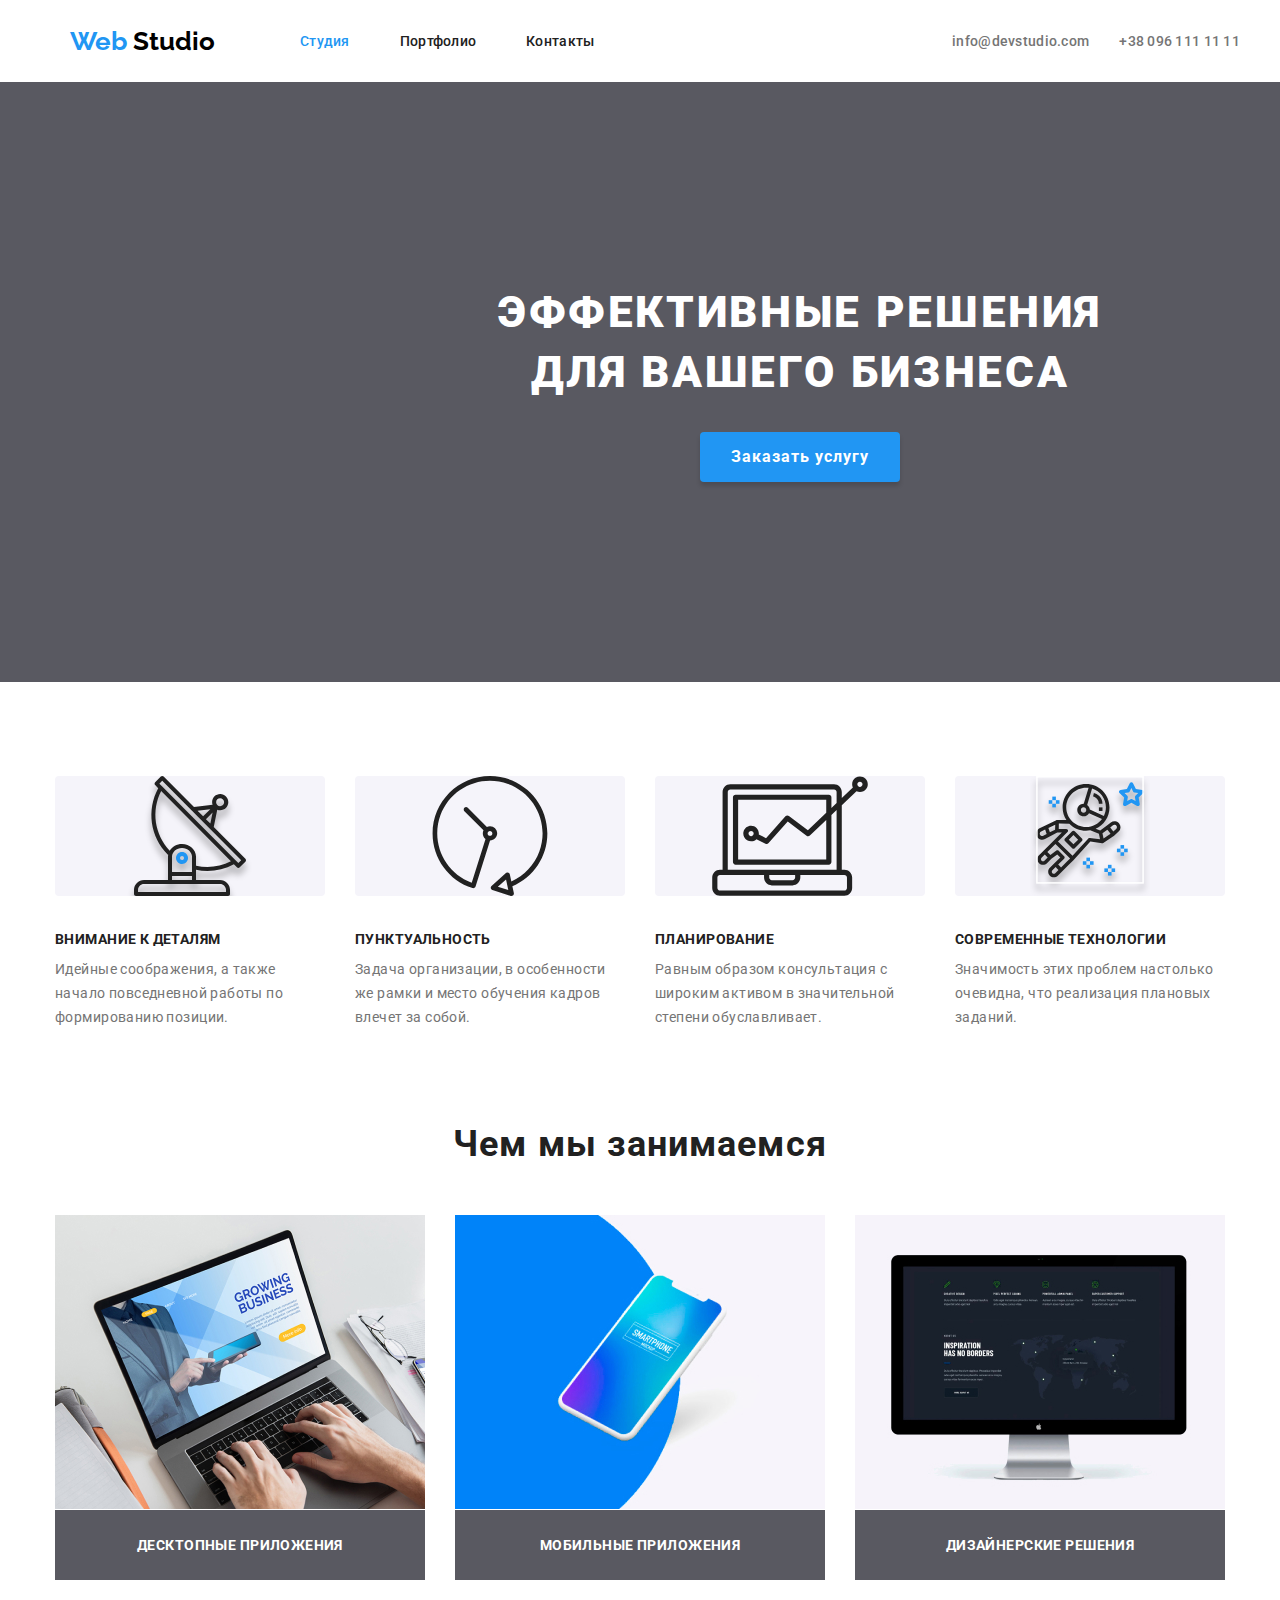
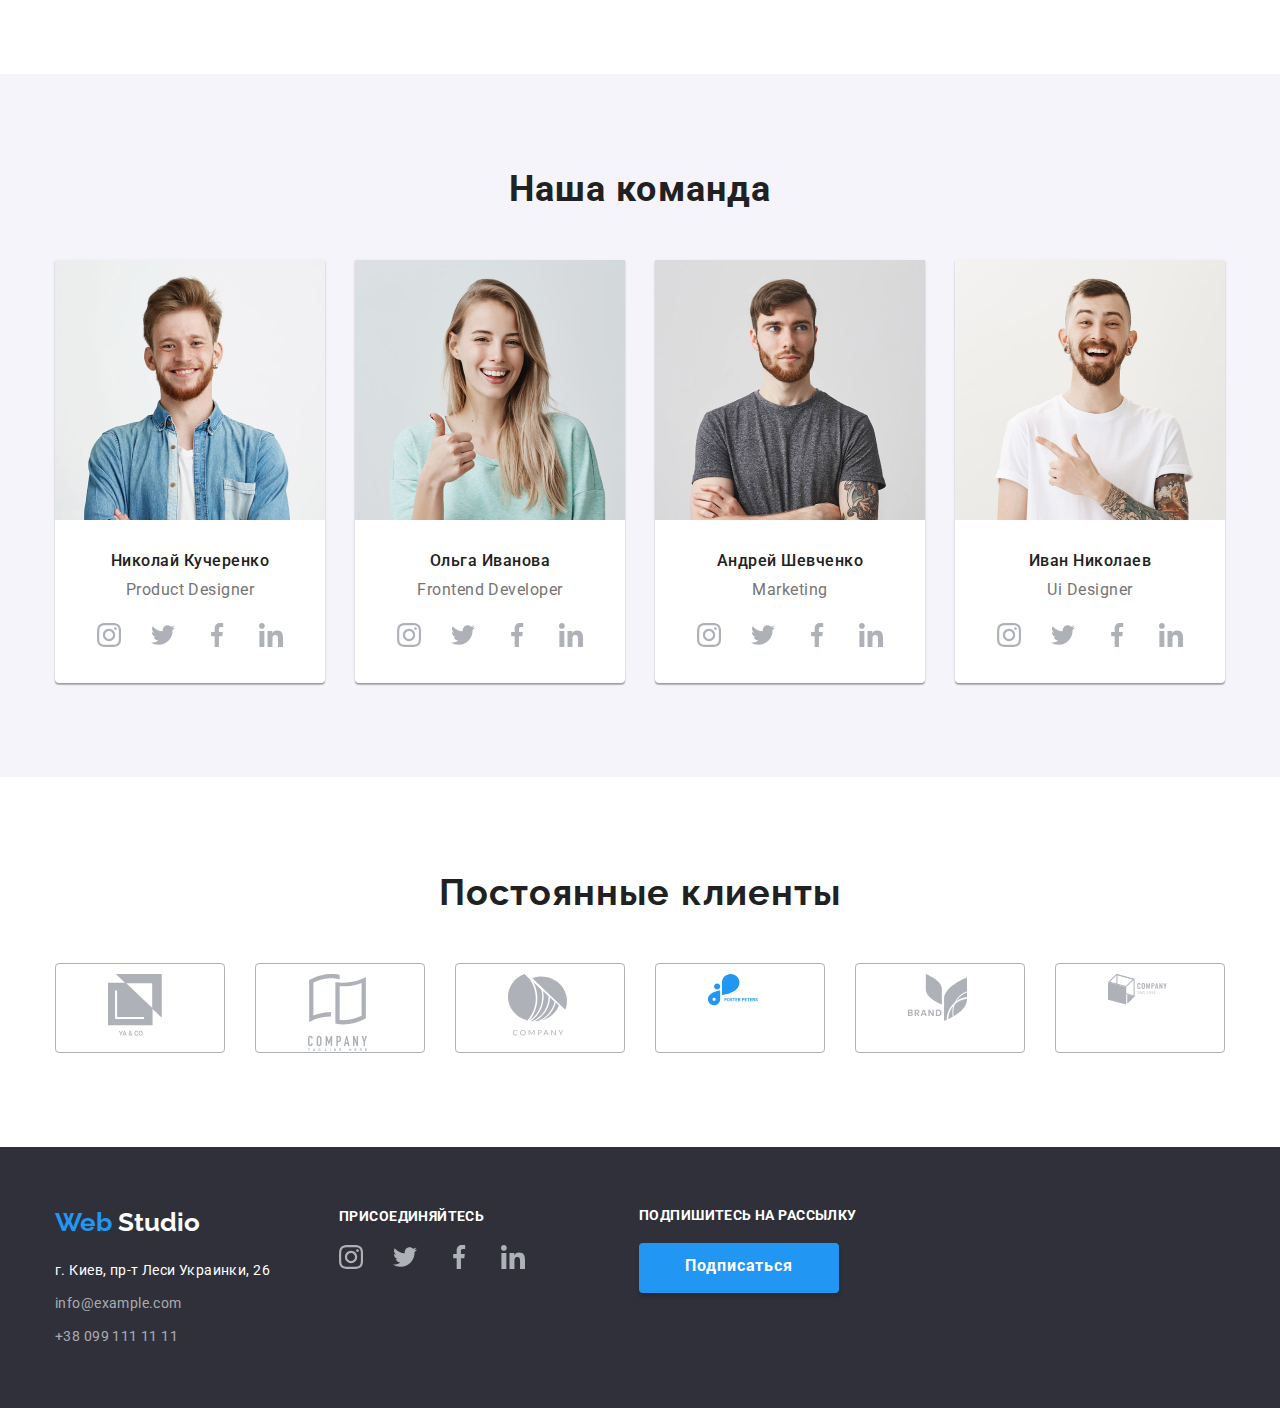
==== index.html @ 6e190e80 "1" ====
<!DOCTYPE html>
<html lang="ru">
	<head>
		<meta charset="UTF-8" />
		<meta name="viewport" content="width=device-width, initial-scale=1.0" />
		<meta http-equiv="X-UA-Compatible" content="ie=edge" />
		<link rel="stylesheet" href="./css/normalize.css" />
		<link rel="stylesheet" href="./css/styles.css" />

		<link
			href="https://fonts.googleapis.com/css2?family=Raleway:wght@700&family=Roboto:wght@400;500;700;900&display=swap"
			rel="stylesheet"
		/>
		<link
			rel="stylesheet"
			href="https://cdnjs.cloudflare.com/ajax/libs/modern-normalize/0.7.0/modern-normalize.min.css"
		/>

		<title>WebStudio</title>
	</head>
	<body>
		<header class="page-header">
			<div class="container">
				<nav class="container main-nav">
					<a class="logo" href="./index.html">
						<p>
							<span>Web</span>
							Studio
						</p>
					</a>

					<ul class="site-nav list">
						<li class="item"><a href="./index.html" class="link current">Студия</a></li>
						<li class="item"><a href="./portfolio.html" class="link">Портфолио</a></li>
						<li class="item"><a href="" class="link">Контакты</a></li>
					</ul>

					<ul class="head-contacts">
						<li class="item"><a href="mailto:info@devstudio.com">info@devstudio.com</a></li>
						<li class="item"><a href="tel:+380961111111">+38 096 111 11 11</a></li>
					</ul>
				</nav>
			</div>
		</header>
		<main>
			<section class="site-overlay">
				<h1 class="site-overlay-title">Эффективные решения для вашего бизнеса</h1>
				<a href="" class="overlay-button">Заказать услугу</a>
			</section>
			<section class="feature-section">
				<div class="container">
					<ul class="feature-list list">
						<li class="item">
							<img class="feature-img" src="./images/icons/antenna.svg" alt="антенна" width="70" />
							<h3 class="feature-list-name">Внимание к деталям</h3>
							<p class="description">
								Идейные соображения, а также начало повседневной работы по формированию позиции.
							</p>
						</li>

						<li class="item">
							<img class="feature-img" src="./images/icons/clock.svg" alt="часы" width="70" />
							<h3 class="feature-list-name">Пунктуальность</h3>
							<p class="description">
								Задача организации, в особенности же рамки и место обучения кадров влечет за собой.
							</p>
						</li>

						<li class="item">
							<img class="feature-img" src="./images/icons/diagram.svg" alt="график" width="70" />
							<h3 class="feature-list-name">Планирование</h3>
							<p class="description">
								Равным образом консультация с широким активом в значительной степени обуславливает.
							</p>
						</li>

						<li class="item">
							<img class="feature-img" src="./images/icons/astronaut.svg" alt="асторнавт" width="70" />
							<h3 class="feature-list-name">Современные технологии</h3>
							<p class="description">Значимость этих проблем настолько очевидна, что реализация плановых заданий.</p>
						</li>
					</ul>
				</div>
			</section>
			<section class="what-we-do">
				<div class="container">
					<h2 class="section-title">Чем мы занимаемся</h2>
					<ul class="what-we-do-list list">
						<li class="item">
							<img class="what-we-do-img" src="./images/what-we-do/laptop.jpg" alt="Ноутбук" width="370" />
							<h3 class="list-title">Десктопные приложения</h3>
						</li>
						<li class="item">
							<img class="what-we-do-img" src="./images/what-we-do/smartphone.jpg" alt="Смартфон" width="370" />
							<h3 class="list-title">Мобильные приложения</h3>
						</li>
						<li class="item">
							<img class="what-we-do-img" src="./images/what-we-do/desctop.jpg" alt="Изображение дизайна" width="370" />
							<h3 class="list-title">Дизайнерские решения</h3>
						</li>
					</ul>
				</div>
			</section>
			<section class="site-our-team">
				<div class="container">
					<h2 class="our-team-title">Наша команда</h2>
					<ul class="our-team-list list">
						<li class="item">
							<img src="./images/our-team/nikolaj.jpg" alt="Николай Кучеренко" class="teammate-photo" width="270" />
							<h3 class="teammate-name">Николай Кучеренко</h3>
							<p lang="en" class="teammate-role">Product Designer</p>
							<ul class="social-network-list">
								<li class="item">
									<a href="#"><img src="./images/social/instagram.svg" alt="Instagram" width="24" /></a>
								</li>
								<li class="item">
									<a href="#"><img src="./images/social/twitter.svg" alt="Twitter" width="24" /></a>
								</li>
								<li class="item">
									<a href="#"><img src="./images/social/facebook.svg" alt="Facebook" width="24" /></a>
								</li>
								<li class="item">
									<a href="#"><img src="./images/social/linkedin.svg" alt="Linkedin" width="24" /></a>
								</li>
							</ul>
						</li>
						<li class="item">
							<img src="./images/our-team/olga.jpg" alt="Ольга Иванова" class="teammate-photo" width="270" />
							<h3 class="teammate-name">Ольга Иванова</h3>
							<p lang="en" class="teammate-role">Frontend Developer</p>
							<ul class="social-network-list">
								<li class="item">
									<a href="#"><img src="./images/social/instagram.svg" alt="Instagram" width="24" /></a>
								</li>
								<li class="item">
									<a href="#"><img src="./images/social/twitter.svg" alt="Twitter" width="24" /></a>
								</li>
								<li class="item">
									<a href="#"><img src="./images/social/facebook.svg" alt="Facebook" width="24" /></a>
								</li>
								<li class="item">
									<a href="#"><img src="./images/social/linkedin.svg" alt="Linkedin" width="24" /></a>
								</li>
							</ul>
						</li>
						<li class="item">
							<img src="./images/our-team/andrej.jpg" alt="Андрей Шевченко" class="teammate-photo" width="270" />
							<h3 class="teammate-name">Андрей Шевченко</h3>
							<p lang="en" class="teammate-role">Marketing</p>
							<ul class="social-network-list">
								<li class="item">
									<a href="#"><img src="./images/social/instagram.svg" alt="Instagram" width="24" /></a>
								</li>
								<li class="item">
									<a href="#"><img src="./images/social/twitter.svg" alt="Twitter" width="24" /></a>
								</li>
								<li class="item">
									<a href="#"><img src="./images/social/facebook.svg" alt="Facebook" width="24" /></a>
								</li>
								<li class="item">
									<a href="#"><img src="./images/social/linkedin.svg" alt="Linkedin" width="24" /></a>
								</li>
							</ul>
						</li>
						<li class="item">
							<img src="./images/our-team/ivan.jpg" alt="Иван Николаев" class="teammate-photo" width="270" />
							<h3 class="teammate-name">Иван Николаев</h3>
							<p lang="en" class="teammate-role">Ui Designer</p>
							<ul class="social-network-list">
								<li class="item">
									<a href="#"><img src="./images/social/instagram.svg" alt="Instagram" width="24" /></a>
								</li>
								<li class="item">
									<a href="#"><img src="./images/social/twitter.svg" alt="Twitter" width="24" /></a>
								</li>
								<li class="item">
									<a href="#"><img src="./images/social/facebook.svg" alt="Facebook" width="24" /></a>
								</li>
								<li class="item">
									<a href="#"><img src="./images/social/linkedin.svg" alt="Linkedin" width="24" /></a>
								</li>
							</ul>
						</li>
					</ul>
				</div>
			</section>
			<section class="site-our-clients">
				<div class="container">
					<h2 class="our-clients-title">Постоянные клиенты</h2>
					<ul class="our-clients-list list">
						<li class="item">
							<a href="#" class="client-button">
								<img src="./images/our-clients/logo-1.svg" alt="Лого клиента" width="59" />
							</a>
						</li>
						<li class="item">
							<a href="#" class="client-button">
								<img src="./images/our-clients/logo-2.svg" alt="Лого клиента" width="59" />
							</a>
						</li>
						<li class="item">
							<a href="#" class="client-button">
								<img src="./images/our-clients/logo-3.svg" alt="Лого клиента" width="59" />
							</a>
						</li>
						<li class="item">
							<a href="#" class="client-button">
								<img src="./images/our-clients/logo-4.svg" alt="Лого клиента" width="59" />
							</a>
						</li>
						<li class="item">
							<a href="#" class="client-button">
								<img src="./images/our-clients/logo-5.svg" alt="Лого клиента" width="59" />
							</a>
						</li>
						<li class="item">
							<a href="#" class="client-button">
								<img src="./images/our-clients/logo-6.svg" alt="Лого клиента" width="59" />
							</a>
						</li>
					</ul>
				</div>
			</section>
		</main>
		<footer class="container-footer">
			<div class="container">
				<div class="footer-block-one">
					<a class="logo-2" href="./index.html">
						<p>
							<span>Web</span>
							Studio
						</p>
					</a>
					<address class="footer-contacts">
						<span>г. Киев, пр-т Леси Украинки, 26</span>
						<ul class="contacts-list">
							<li class="item">
								<a href="mailto:info@example.com">info@example.com</a>
							</li>
							<li class="item">
								<a href="tel:+380991111111">+38 099 111 11 11</a>
							</li>
						</ul>
					</address>
				</div>
				<div class="footer-block-two">
					<b class="join-us">Присоединяйтесь</b>
					<ul class="join-us-list list">
						<li class="item">
							<a href="#"><img src="./images/social/instagram.svg" alt="Instagram" width="24" /></a>
						</li>
						<li class="item">
							<a href="#"><img src="./images/social/twitter.svg" alt="Twitter" width="24" /></a>
						</li>
						<li class="item">
							<a href="#"><img src="./images/social/facebook.svg" alt="Facebook" width="24" /></a>
						</li>
						<li class="item">
							<a href="#"><img src="./images/social/linkedin.svg" alt="Linkedin" width="24" /></a>
						</li>
					</ul>
				</div>
				<div class="footer-block-three">
					<div class="footer-header">Подпишитесь на рассылку</div>
					<a href="" class="footer-button">Подписаться</a>
				</div>
			</div>
		</footer>
	</body>
</html>
---- css/styles.css ----
:root {
	--primary-text-color: rgba(0, 0, 0, 0.8);
	--title-text-color: #000000;
	--accent-color: #18a0fb;
	--primary-white-color: #ffffff;
}
body {
	background-color: var(--primary-white-color);
	color: var(--primary-text-color);
	font-family: Roboto, sans-serif;
}
html {
	box-sizing: border-box;
}

*,
*::before,
*::after {
	box-sizing: inherit;
}
.container {
	width: 1200px;
	margin-left: auto;
	margin-right: auto;
	padding-left: 15px;
	padding-right: 15px;
}
h1 {
	margin-block-start: 0em;
	margin-block-end: 0em;
}
h2 {
	margin-block-start: 0em;
	margin-block-end: 0em;
}
h3 {
	margin-block-start: 0em;
	margin-block-end: 0em;
}
li {
	list-style: none;
}
ul {
	padding-inline-start: 0px;
	margin-block-start: 0em;
	margin-block-end: 0em;
}
p {
	margin-block-start: 0em;
	margin-block-end: 0em;
}

.page-header {
	margin-left: auto;
	margin-right: auto;
}
.page-header .main-nav {
	display: flex;

	align-items: center;
}
.logo {
	font-family: raleway, sans-serif;
	font-weight: 700;
	font-size: 26px;
	line-height: 31px;
	text-decoration: none;
}

.logo span {
	color: #2196f3;
}
.logo p {
	color: #000;
}
.logo span:visited {
	color: #212121;
}
.logo p:visited {
	color: #000;
}
.site-nav {
	display: flex;
	margin-left: 85px;
}
.site-nav .site-nav-list {
	display: flex;
	justify-content: flex-start;
}

.site-nav .item:not(:last-child) {
	margin-right: 50px;
}

.site-nav .link {
	display: block;
	margin-top: 32px;
	margin-bottom: 32px;

	font-family: roboto, sans-serif;
	font-weight: 500;
	font-size: 14px;
	line-height: 16px;
	letter-spacing: 0.02em;
	text-decoration: none;
	color: #212121;
	display: block;
}
.site-nav .link.current {
	color: #2196f3;
}
.head-contacts {
	display: flex;
	padding-top: 32px;
	padding-bottom: 32px;
	margin-left: auto;
}
.head-contacts .item + .item {
	margin-left: 30px;
}
.head-contacts a {
	font-family: roboto, sans-serif;
	font-weight: 500;
	font-size: 14px;
	line-height: 16px;
	letter-spacing: 0.02em;
	color: #757575;
	text-decoration: none;
}
.head-contacts a:visited {
	color: #757575;
}

.head-contacts a:hover {
	color: #2196f3;
}

.site-overlay {
	text-align: center;
}

.site-overlay {
	width: 1600px;
	height: 600px;
	margin-left: auto;
	margin-right: auto;
	padding-top: 200px;
	padding-bottom: 200px;
	padding-left: 452px;
	padding-right: 452px;

	background: rgba(47, 48, 58, 0.8);
}
.site-overlay .site-overlay-title {
	font-family: roboto, sans-serif;

	font-style: normal;
	font-weight: 900;
	font-size: 44px;
	line-height: 60px;

	text-align: center;
	letter-spacing: 0.06em;
	text-transform: uppercase;

	color: #ffffff;
}
.overlay-button {
	display: inline-block;
	text-decoration: none;
	width: 200px;
	height: 50px;
	margin-top: 30px;
	background: #2196f3;
	box-shadow: 0px 4px 4px rgba(0, 0, 0, 0.15);
	border-radius: 4px;
	font-family: roboto, sans-serif;
	font-style: normal;
	font-weight: bold;
	font-size: 16px;
	line-height: 50px;
	letter-spacing: 0.06em;

	color: #ffffff;
}

.overlay-button:hover {
	color: #212121;
}
.feature-section {
	padding-top: 94px;
}
.feature-list {
	display: flex;
	flex-wrap: wrap;
}

.feature-list-name {
	width: 270px;
	height: 16px;

	font-family: Roboto;
	font-style: normal;
	font-weight: bold;
	font-size: 14px;
	line-height: 16px;
	letter-spacing: 0.03em;
	text-transform: uppercase;

	color: #212121;
}
.feature-list .feature-img {
	margin-bottom: 30px;
}
.feature-list .item {
	width: 270px;
}
.feature-list .item:not(:last-child) {
	margin-right: 30px;
}
.feature-list .description {
	margin-top: 10px;

	margin-bottom: 0px;
	font-family: roboto, sans-serif;
	font-style: normal;
	font-weight: normal;
	font-size: 14px;
	line-height: 24px;

	letter-spacing: 0.03em;

	color: #757575;
}
.feature-list img {
	width: 270px;
	height: 120px;

	background: #f5f4fa;
	border-radius: 4px;
}
.portfolio-overlay {
	display: flex;
	flex-wrap: wrap;
	justify-content: center;
	padding-top: 63px;
	padding-bottom: 50px;
}
.portfolio-overlay .item:not(:last-child) {
	margin-right: 8px;
}
.portfolio-overlay .btn {
	display: inline-block;

	padding: 6px 22px;
	border-radius: 4px;

	background: #f5f4fa;
	text-decoration: none;
	font-family: Roboto;
	font-style: normal;
	font-weight: 500;
	font-size: 16px;
	line-height: 26px;

	text-align: center;
	letter-spacing: 0.03em;
	color: #212121;
}

.portfolio-overlay .btn:hover {
	text-decoration: none;
	background: #2196f3;

	box-shadow: 0px 3px 1px rgba(0, 0, 0, 0.1), 0px 1px 2px rgba(0, 0, 0, 0.08), 0px 2px 2px rgba(0, 0, 0, 0.12);
	color: #ffffff;
}
.site-features h3 {
	font-family: roboto, sans-serif;

	font-weight: bold;
	font-size: 14px;
	line-height: 16px;
	letter-spacing: 0.03em;
	text-transform: uppercase;

	color: #212121;
}
.site-features p {
	font-family: roboto, sans-serif;

	font-size: 14px;
	line-height: 24px;

	letter-spacing: 0.03em;

	color: #757575;
}
.what-we-do {
	padding-top: 94px;
	padding-bottom: 94px;
}
.what-we-do-list {
	display: flex;
	flex-wrap: wrap;
}
.what-we-do-list .item {
	width: 370px;
}
.what-we-do-list .item:not(:last-child) {
	margin-right: 30px;
}
.what-we-do .section-title {
	font-family: roboto, sans-serif;
	margin-top: 0px;
	margin-bottom: 0px;
	margin-bottom: 50px;
	font-weight: bold;
	font-size: 36px;
	line-height: 42px;
	text-align: center;
	letter-spacing: 0.03em;

	color: #212121;
}
.what-we-do .what-we-do-img {
	margin-bottom: -3px;
}
.what-we-do .list-title {
	padding-top: 27px; /* Знаю,
что здесь должен быть маржин,
но фон этого элемента мы размечаем в следующей домашке, а без паддинга этот текст выглядит не как на макете */
	padding-bottom: 27px;
	background: rgba(47, 48, 58, 0.8);

	font-family: roboto, sans-serif;
	margin-block-start: 0px;
	margin-block-end: 0px;
	font-style: normal;
	font-weight: bold;
	font-size: 14px;

	text-align: center;
	letter-spacing: 0.03em;
	text-transform: uppercase;
	color: #ffffff;
}
.site-our-team {
	margin-left: auto;
	margin-right: auto;

	padding-top: 94px;
	padding-bottom: 94px;
	background: #f5f4fa;
}
.site-our-team .our-team-title {
	font-family: roboto, sans-serif;
	margin-bottom: 50px;

	font-style: normal;
	font-weight: bold;
	font-size: 36px;
	line-height: 42px;
	text-align: center;
	letter-spacing: 0.03em;

	color: #212121;
}
.our-team-list {
	display: flex;
	flex-wrap: wrap;
}
.our-team-list .item {
	width: 270px;
	background: #ffffff;

	box-shadow: 0px 1px 3px rgba(0, 0, 0, 0.12), 0px 1px 1px rgba(0, 0, 0, 0.14), 0px 2px 1px rgba(0, 0, 0, 0.2);
	border-radius: 0px 0px 4px 4px;
}
.our-team-list .item:not(:last-child) {
	margin-right: 30px;
}
.teammate-photo {
	margin-bottom: -3px;
}
.site-our-team .teammate-name {
	margin-top: 30px;
	margin-bottom: 10px;
	font-family: roboto, sans-serif;
	font-style: normal;
	font-weight: 500;
	font-size: 16px;

	text-align: center;
	letter-spacing: 0.03em;

	color: #212121;
}
.site-our-team .teammate-role {
	font-family: roboto, sans-serif;
	margin-bottom: 16px;
	font-style: normal;
	font-weight: normal;
	font-size: 16px;
	line-height: 19px;

	text-align: center;
	letter-spacing: 0.03em;

	color: #757575;
}
.social-network-list {
	display: flex;
	flex-wrap: wrap;
	margin-bottom: 24px;

	justify-content: center;
}
.social-network-list .item {
	display: flex;
	align-items: center;
	width: 44px;
	height: 44px;
	box-shadow: none;
}
.social-network-list a {
	margin-left: auto;
	margin-right: auto;
}

.social-network-list .item:not(:last-child) {
	margin-right: 10px;
}
.site-our-clients {
	padding-top: 94px;
	padding-bottom: 94px;
}
.our-clients-list {
	display: flex;
	flex-wrap: wrap;
}
.site-our-clients .our-clients-title {
	font-family: raleway, sans-serif;
	margin-bottom: 50px;
	font-style: normal;
	font-weight: bold;
	font-size: 36px;
	line-height: 42px;
	text-align: center;
	letter-spacing: 0.03em;

	color: #212121;
}
.our-clients-list .item {
	box-sizing: border-box;
	width: 170px;
	height: 90px;

	border: 1px solid #afb1b8;

	border-radius: 4px;
}
.our-clients-list .item:not(:last-child) {
	margin-right: 30px;
}
.our-clients-list .client-button {
	display: inline-block;

	padding: 10px 52px;
}
.container-footer {
	background: #2f303a;
}
.container-footer .container {
	display: flex;

	padding-top: 60px;
	padding-bottom: 60px;
}
.footer-block-one {
	margin-right: 69px;
}
.footer-block-two {
	margin-right: 94px;
}
.container-footer .logo-2 {
	display: flex;
	font-family: raleway, sans-serif;
	font-weight: 700;
	font-size: 26px;
	line-height: 31px;
	text-decoration: none;
}
.logo-2 span {
	color: #2196f3;
}
.logo-2 p {
	color: #ffffff;
}
.logo-2 span:visited {
	color: #212121;
}
.logo-2 p:visited {
	color: #000;
}
.footer-contacts {
	margin-top: 20px;
}

.footer-contacts span {
	font-family: roboto, sans-serif;
	font-size: 14px;
	line-height: 24px;
	letter-spacing: 0.03em;
	color: #ffffff;
	text-decoration: none;
	font-style: normal;
}
.contacts-list .item {
	margin-top: 9px;
}
.footer-contacts a {
	font-family: roboto, sans-serif;
	font-size: 14px;
	line-height: 24px;
	letter-spacing: 0.03em;
	text-decoration: none;
	font-style: normal;
	color: rgba(255, 255, 255, 0.6);
}
.container-footer .footer-button {
	margin-top: 20px;
	text-decoration: none;
	position: absolute;
	width: 200px;
	height: 50px;

	background: #2196f3;
	box-shadow: 0px 4px 4px rgba(0, 0, 0, 0.15);
	border-radius: 4px;

	position: absolute;

	font-family: Roboto;
	font-style: normal;
	font-weight: bold;
	font-size: 16px;
	line-height: 45px;

	align-items: center;
	text-align: center;
	letter-spacing: 0.06em;

	color: #ffffff;
}

.container-footer .footer-header {
	width: 219px;
	height: 16px;

	font-family: Roboto;
	font-style: normal;
	font-weight: bold;
	font-size: 14px;
	line-height: 16px;
	letter-spacing: 0.03em;
	text-transform: uppercase;

	color: #ffffff;
}
.join-us {
	font-family: roboto, sans-serif;
	font-style: normal;
	font-weight: bold;
	font-size: 14px;
	line-height: 16px;
	letter-spacing: 0.03em;
	text-transform: uppercase;

	color: #ffffff;
}
.container-footer .join-us-list {
	display: flex;

	margin-top: 20px;
}
.join-us-list .item {
	box-sizing: border-box;

	width: 44px;
	height: 44px;
}
.join-us-list .item:not(:last-child) {
	margin-right: 10px;
}
.portfolio-products {
	display: flex;
	flex-wrap: wrap;
	padding-bottom: 94px;
}
.portfolio-products a {
	text-decoration: none;
}
.portfolio-product-pic {
	display: block;
}
.portfolio-products .portfolio-product-section-1 {
	margin: 20px 24px;
}

.portfolio-products .item {
	background: #ffffff;
	border: 1px solid #eeeeee;
	width: 370px;
}
.portfolio-products .item:not(:nth-last-child(-n + 3)) {
	margin-bottom: 30px;
}
.portfolio-products .item:not(:nth-child(3n)) {
	margin-right: 30px;
}
.portfolio-products .portfolio-product-discription:hover {
	background: rgba(33, 150, 243, 0.9);
}
/*
Разберусь в следующих дз.

.portfolio-products .item:hover {
	border: 1px solid #eeeeee;
	box-sizing: border-box;
	box-shadow: 0px 1px 1px rgba(0, 0, 0, 0.12), 0px 4px 4px rgba(0, 0, 0, 0.06), 1px 4px 6px rgba(0, 0, 0, 0.16);
}*/
.portfolio-products .portfolio-product-title {
	width: 322px;
	margin-top: 0px;
	font-family: roboto, sans-serif;

	font-weight: bold;
	font-size: 18px;
	line-height: 36px;

	letter-spacing: 0.06em;

	color: #212121;
}
.portfolio-products .portfolio-product-sort {
	height: 30px;
	margin-top: 0px;
	font-family: roboto, sans-serif;
	font-size: 16px;
	line-height: 30px;
	font-style: normal;
	font-weight: normal;
	letter-spacing: 0.03em;

	color: #757575;
}

.portfolio-products .portfolio-product-discription {
	display: none;
	width: 322px;
	height: 168px;
	margin-top: 0px;
	margin-bottom: 0px;
	font-family: Roboto;
	font-style: normal;
	font-weight: normal;
	font-size: 18px;
	line-height: 28px;

	letter-spacing: 0.03em;

	color: #ffffff;
}
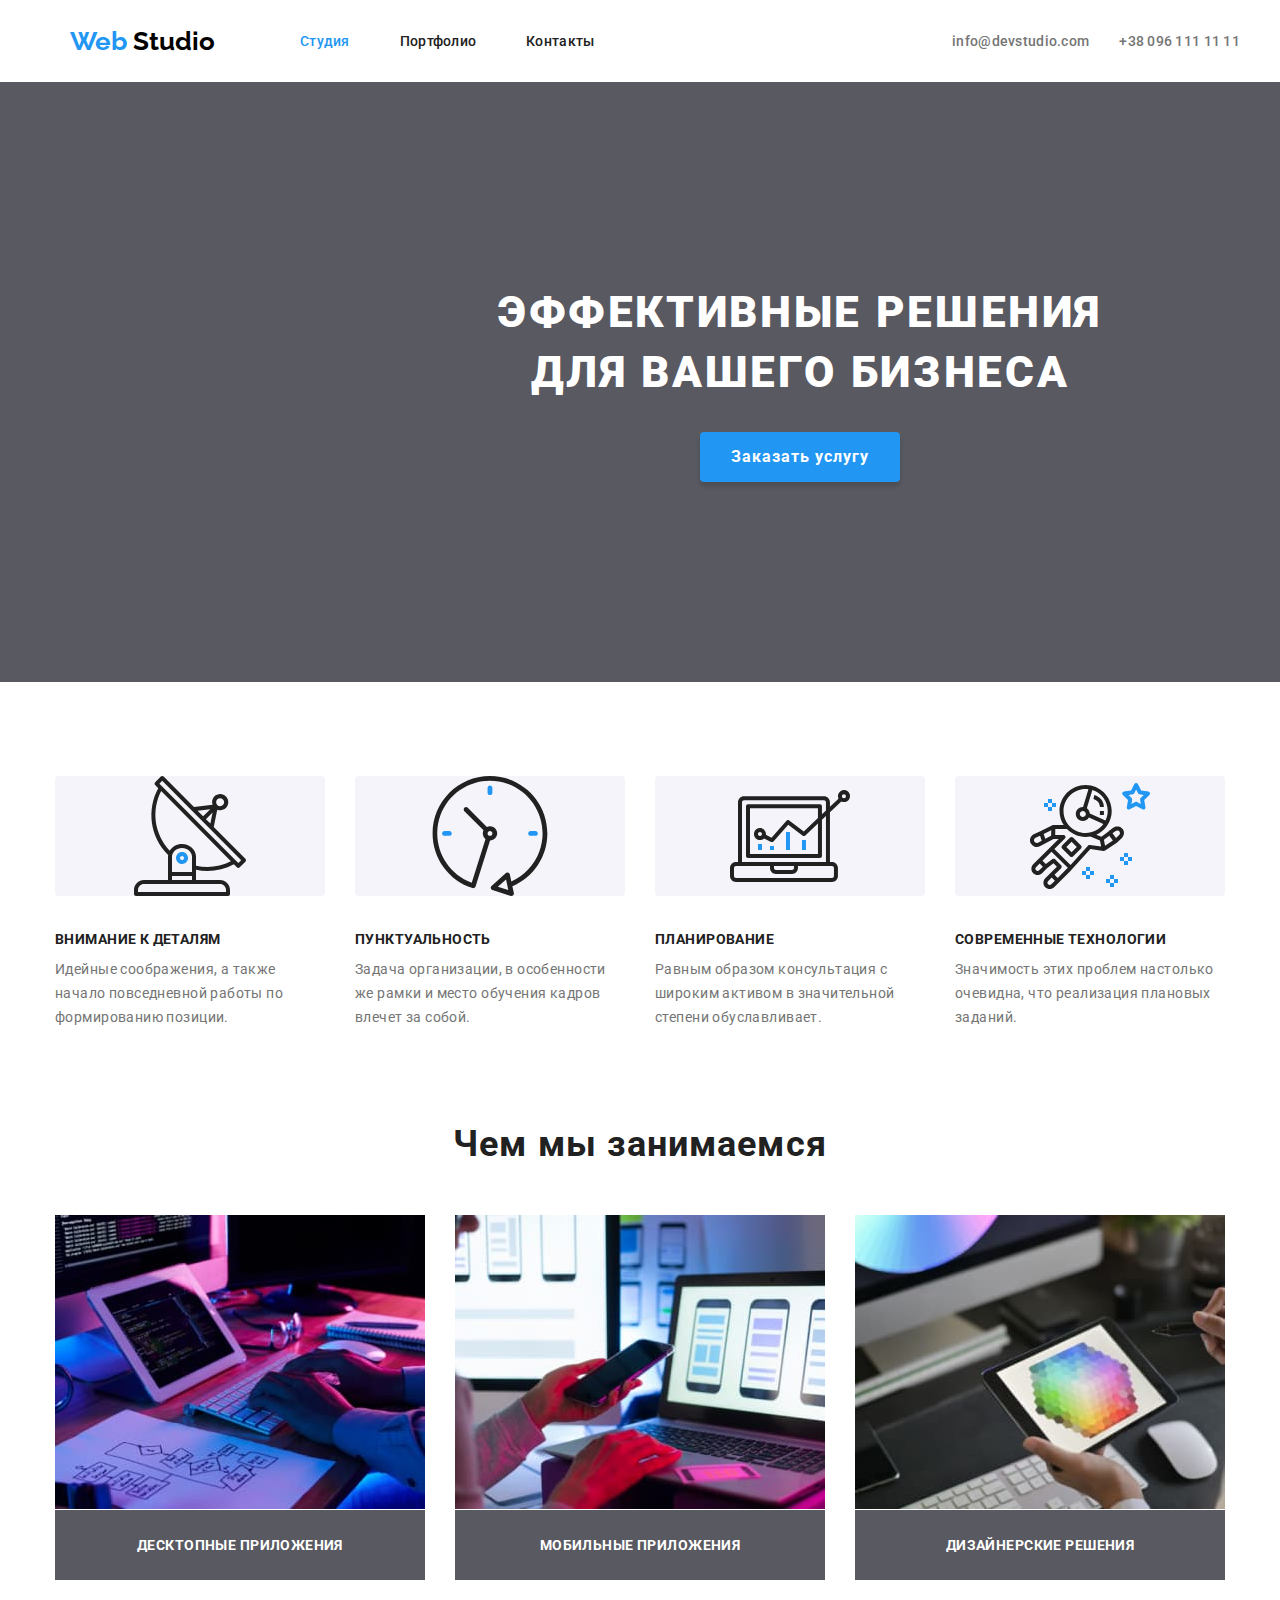
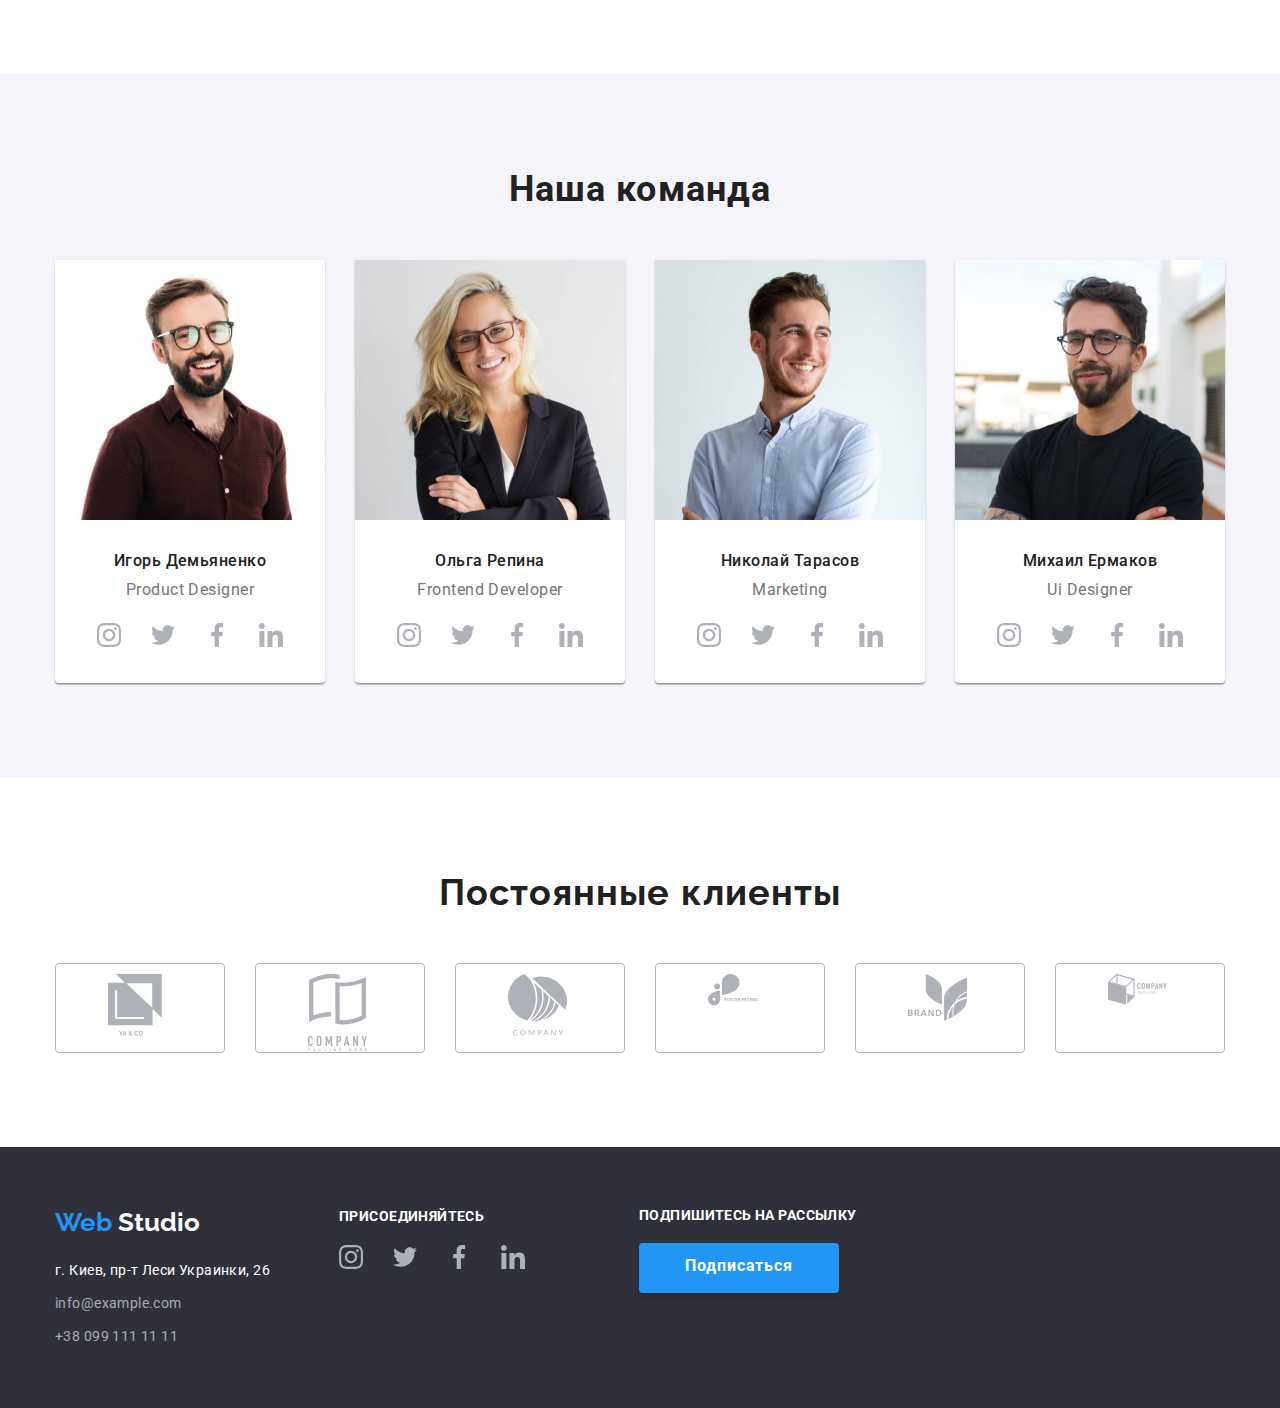
==== commit 2f9083f2: "Изменения согласно новому макету; Оптимизация всех jpg" ====
--- a/index.html
+++ b/index.html
@@ -106,8 +106,8 @@
 					<h2 class="our-team-title">Наша команда</h2>
 					<ul class="our-team-list list">
 						<li class="item">
-							<img src="./images/our-team/nikolaj.jpg" alt="Николай Кучеренко" class="teammate-photo" width="270" />
-							<h3 class="teammate-name">Николай Кучеренко</h3>
+							<img src="./images/our-team/teammate-1.jpg" alt="Игорь Демьяненко" class="teammate-photo" width="270" />
+							<h3 class="teammate-name">Игорь Демьяненко</h3>
 							<p lang="en" class="teammate-role">Product Designer</p>
 							<ul class="social-network-list">
 								<li class="item">
@@ -125,8 +125,8 @@
 							</ul>
 						</li>
 						<li class="item">
-							<img src="./images/our-team/olga.jpg" alt="Ольга Иванова" class="teammate-photo" width="270" />
-							<h3 class="teammate-name">Ольга Иванова</h3>
+							<img src="./images/our-team/teammate-2.jpg" alt="Ольга Репина" class="teammate-photo" width="270" />
+							<h3 class="teammate-name">Ольга Репина</h3>
 							<p lang="en" class="teammate-role">Frontend Developer</p>
 							<ul class="social-network-list">
 								<li class="item">
@@ -144,8 +144,8 @@
 							</ul>
 						</li>
 						<li class="item">
-							<img src="./images/our-team/andrej.jpg" alt="Андрей Шевченко" class="teammate-photo" width="270" />
-							<h3 class="teammate-name">Андрей Шевченко</h3>
+							<img src="./images/our-team/teammate-3.jpg" alt="Николай Тарасов" class="teammate-photo" width="270" />
+							<h3 class="teammate-name">Николай Тарасов</h3>
 							<p lang="en" class="teammate-role">Marketing</p>
 							<ul class="social-network-list">
 								<li class="item">
@@ -163,8 +163,8 @@
 							</ul>
 						</li>
 						<li class="item">
-							<img src="./images/our-team/ivan.jpg" alt="Иван Николаев" class="teammate-photo" width="270" />
-							<h3 class="teammate-name">Иван Николаев</h3>
+							<img src="./images/our-team/teammate-4.jpg" alt="Михаил Ермаков" class="teammate-photo" width="270" />
+							<h3 class="teammate-name">Михаил Ермаков</h3>
 							<p lang="en" class="teammate-role">Ui Designer</p>
 							<ul class="social-network-list">
 								<li class="item">
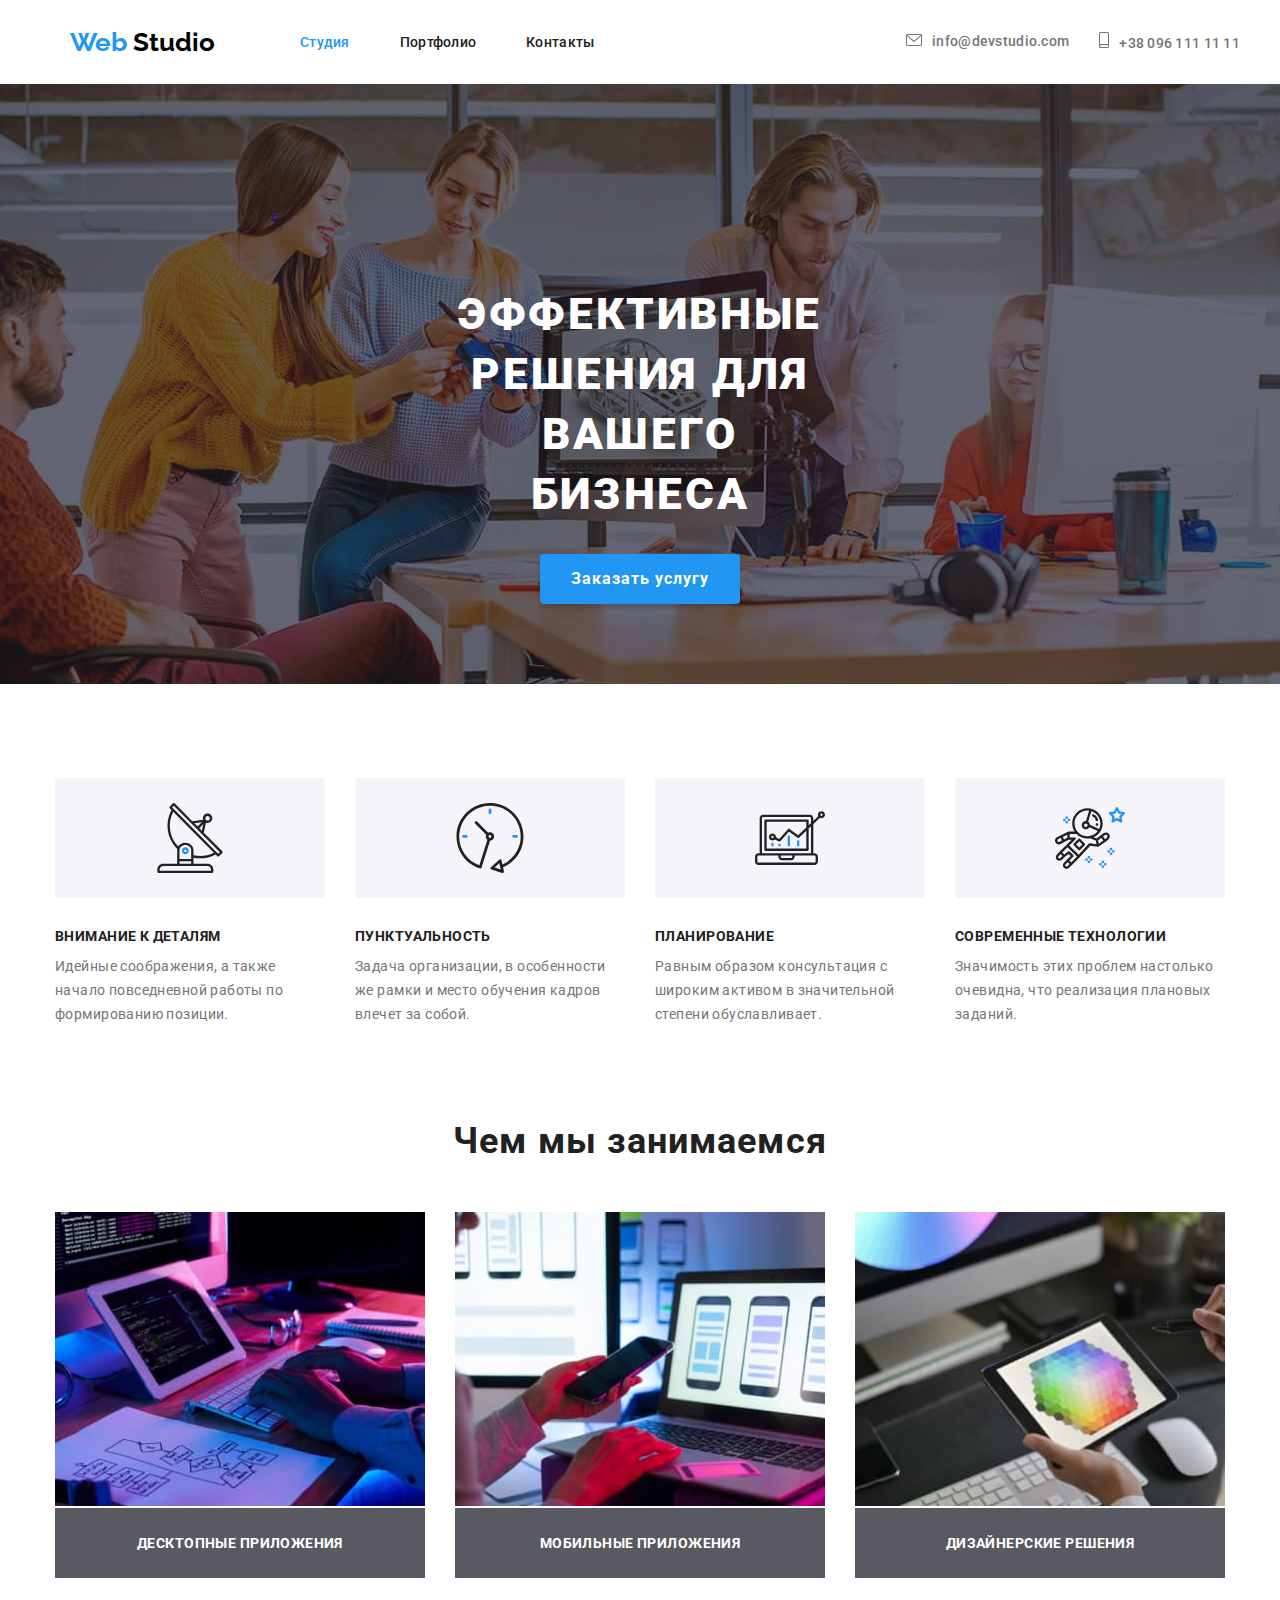
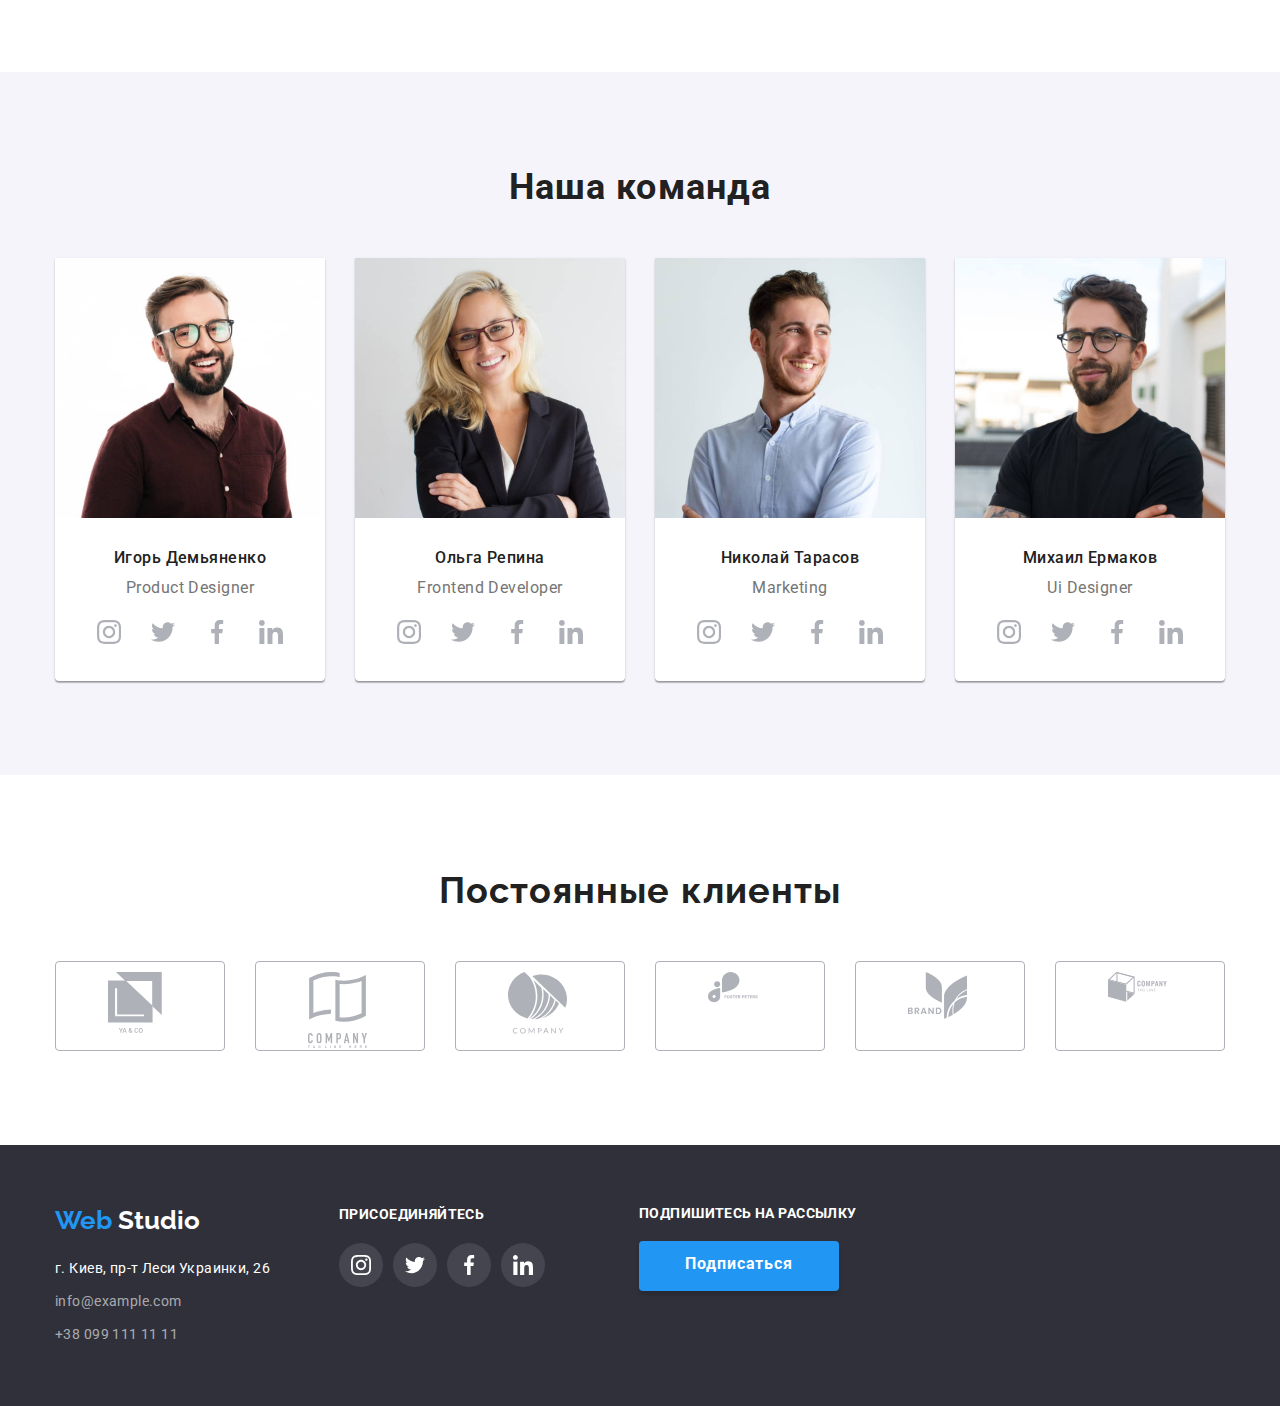
==== commit f94d12eb: "Оформление site-features и соцсетей в footer." ====
--- a/index.html
+++ b/index.html
@@ -50,32 +50,28 @@
 			<section class="feature-section">
 				<div class="container">
 					<ul class="feature-list list">
-						<li class="item">
-							<img class="feature-img" src="./images/icons/antenna.svg" alt="антенна" width="70" />
+						<li class="item icon-antenna">
 							<h3 class="feature-list-name">Внимание к деталям</h3>
 							<p class="description">
 								Идейные соображения, а также начало повседневной работы по формированию позиции.
 							</p>
 						</li>
 
-						<li class="item">
-							<img class="feature-img" src="./images/icons/clock.svg" alt="часы" width="70" />
+						<li class="item icon-clock">
 							<h3 class="feature-list-name">Пунктуальность</h3>
 							<p class="description">
 								Задача организации, в особенности же рамки и место обучения кадров влечет за собой.
 							</p>
 						</li>
 
-						<li class="item">
-							<img class="feature-img" src="./images/icons/diagram.svg" alt="график" width="70" />
+						<li class="item icon-diagram">
 							<h3 class="feature-list-name">Планирование</h3>
 							<p class="description">
 								Равным образом консультация с широким активом в значительной степени обуславливает.
 							</p>
 						</li>
 
-						<li class="item">
-							<img class="feature-img" src="./images/icons/astronaut.svg" alt="асторнавт" width="70" />
+						<li class="item icon-astronaut">
 							<h3 class="feature-list-name">Современные технологии</h3>
 							<p class="description">Значимость этих проблем настолько очевидна, что реализация плановых заданий.</p>
 						</li>
@@ -246,17 +242,17 @@
 				<div class="footer-block-two">
 					<b class="join-us">Присоединяйтесь</b>
 					<ul class="join-us-list list">
-						<li class="item">
-							<a href="#"><img src="./images/social/instagram.svg" alt="Instagram" width="24" /></a>
-						</li>
-						<li class="item">
-							<a href="#"><img src="./images/social/twitter.svg" alt="Twitter" width="24" /></a>
-						</li>
-						<li class="item">
-							<a href="#"><img src="./images/social/facebook.svg" alt="Facebook" width="24" /></a>
-						</li>
-						<li class="item">
-							<a href="#"><img src="./images/social/linkedin.svg" alt="Linkedin" width="24" /></a>
+						<li class="item icon-instagram">
+							<a href="#"></a>
+						</li>
+						<li class="item icon-twitter">
+							<a href="#"></a>
+						</li>
+						<li class="item icon-facebook">
+							<a href="#"></a>
+						</li>
+						<li class="item icon-linkedin">
+							<a href="#"></a>
 						</li>
 					</ul>
 				</div>
--- a/css/styles.css
+++ b/css/styles.css
@@ -115,6 +115,26 @@
 	padding-bottom: 32px;
 	margin-left: auto;
 }
+.head-contacts > .item::before {
+	display: inline-block;
+
+	width: 16px;
+	height: 12px;
+	margin-right: 10px;
+	background-image: url("../images/icons/e-mail.svg");
+	background-size: contain;
+	content: " ";
+}
+.head-contacts > .item + .item::before {
+	display: inline-block;
+
+	width: 10px;
+	height: 16px;
+	margin-right: 10px;
+	background-image: url("../images/icons/smartphone.svg");
+	background-size: contain;
+	content: " ";
+}
 .head-contacts .item + .item {
 	margin-left: 30px;
 }
@@ -136,11 +156,14 @@
 }
 
 .site-overlay {
-	text-align: center;
-}
-
-.site-overlay {
-	width: 1600px;
+	background: rgba(47, 48, 58, 0.8);
+	background-image: linear-gradient(to right, rgba(47, 48, 58, 0.4), rgba(47, 48, 58, 0.4)),
+		url("../images/overlay/overlay-bg.jpg");
+	background-repeat: no-repeat;
+	background-size: cover;
+	background-position: center;
+	text-align: center;
+	max-width: 1600px;
 	height: 600px;
 	margin-left: auto;
 	margin-right: auto;
@@ -148,8 +171,6 @@
 	padding-bottom: 200px;
 	padding-left: 452px;
 	padding-right: 452px;
-
-	background: rgba(47, 48, 58, 0.8);
 }
 .site-overlay .site-overlay-title {
 	font-family: roboto, sans-serif;
@@ -194,7 +215,29 @@
 	display: flex;
 	flex-wrap: wrap;
 }
-
+.feature-list .item::before {
+	display: block;
+	content: " ";
+	height: 120px;
+	margin-bottom: 30px;
+	background: #f5f4fa;
+	border-radius: 4px;
+	background-position: center;
+	background-size: auto;
+	background-repeat: no-repeat;
+}
+.feature-list .icon-antenna::before {
+	background-image: url("../images/icons/antenna.svg");
+}
+.feature-list .icon-clock::before {
+	background-image: url("../images/icons/clock.svg");
+}
+.feature-list .icon-diagram::before {
+	background-image: url("../images/icons/diagram.svg");
+}
+.feature-list .icon-astronaut::before {
+	background-image: url("../images/icons/astronaut.svg");
+}
 .feature-list-name {
 	width: 270px;
 	height: 16px;
@@ -585,10 +628,32 @@
 	margin-top: 20px;
 }
 .join-us-list .item {
-	box-sizing: border-box;
-
+	display: inline-block;
 	width: 44px;
 	height: 44px;
+	background-color: rgba(255, 255, 255, 0.1);
+	border-radius: 50%;
+	background-repeat: no-repeat;
+	background-position: center;
+}
+
+.join-us-list .icon-instagram {
+	background-image: url("../images/social/instagram-1.svg");
+}
+.join-us-list .icon-twitter {
+	background-image: url("../images/social/twitter-1.svg");
+}
+.join-us-list .icon-facebook {
+	background-image: url("../images/social/facebook-1.svg");
+}
+.join-us-list .icon-linkedin {
+	background-image: url("../images/social/linkedin-1.svg");
+}
+.join-us-list .item:hover {
+	background-color: #2196f3;
+}
+.join-us-list .item:hover {
+	background-color: #2196f3;
 }
 .join-us-list .item:not(:last-child) {
 	margin-right: 10px;
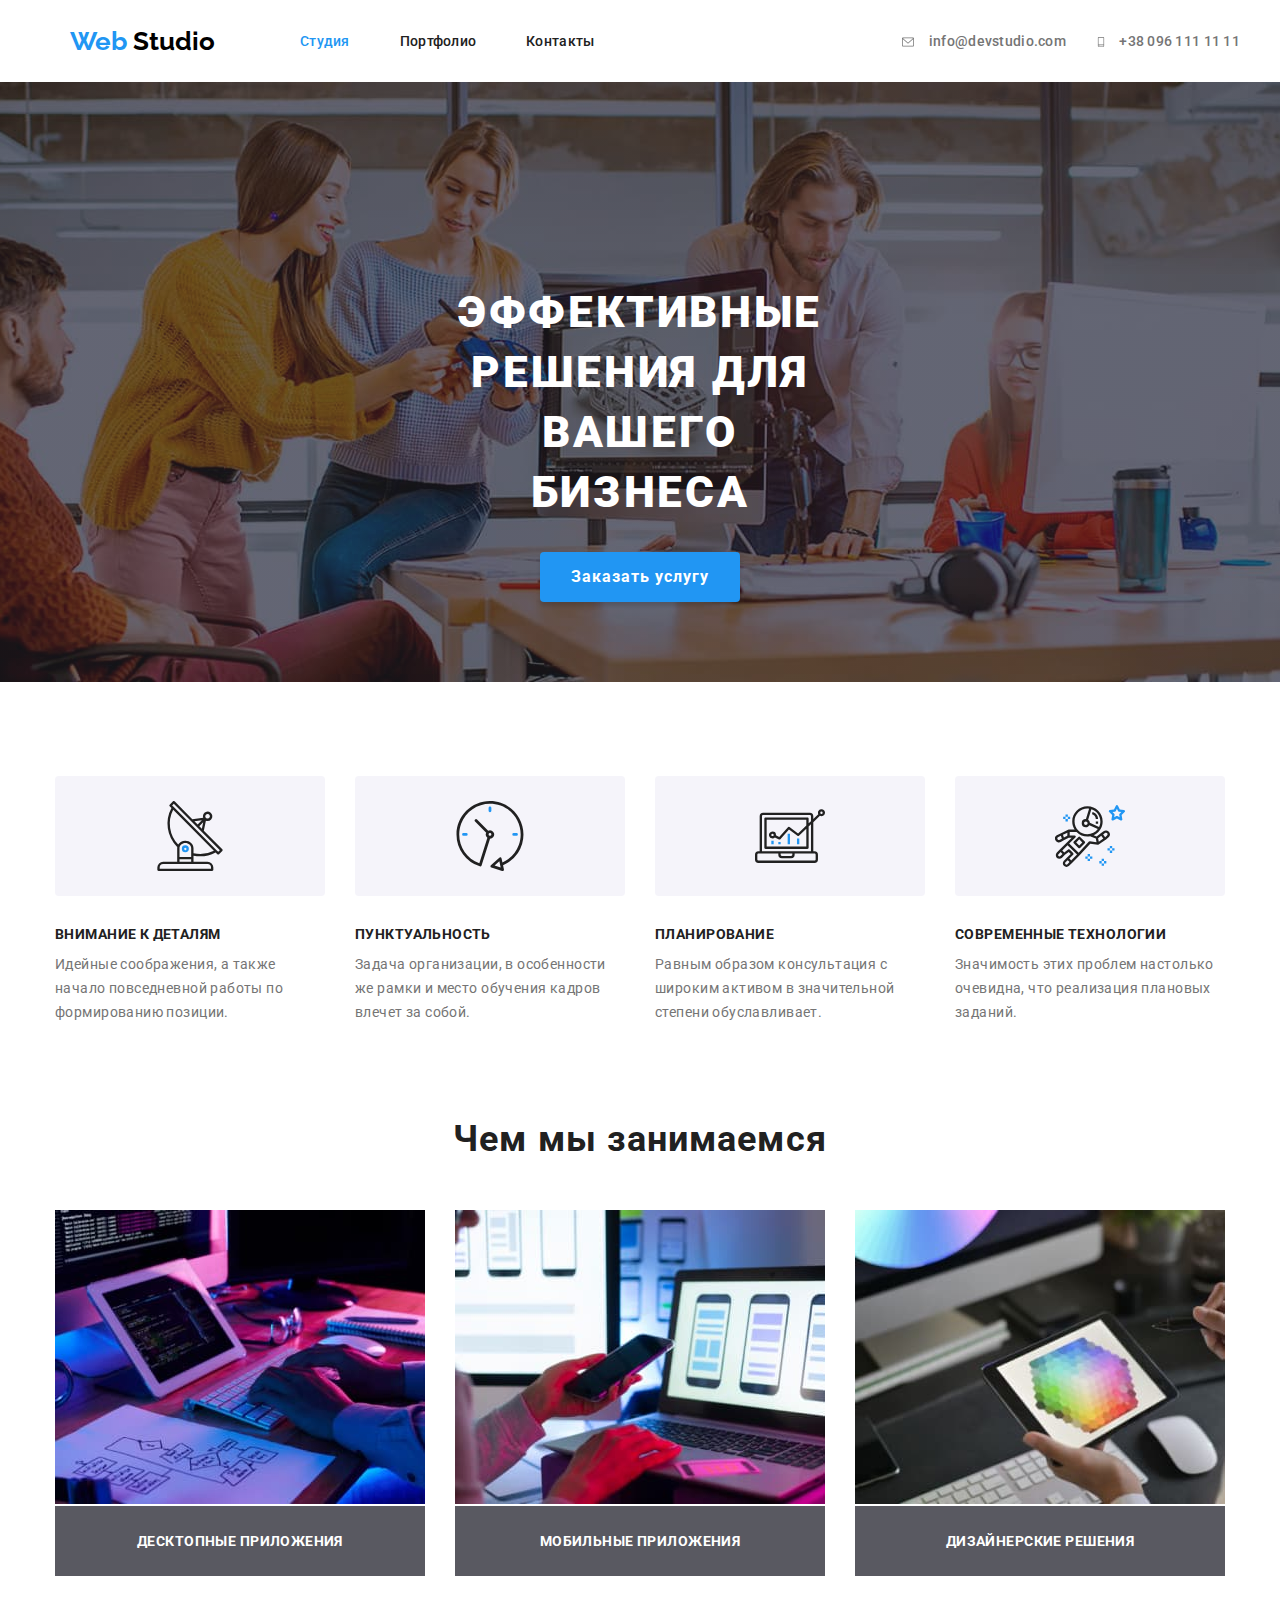
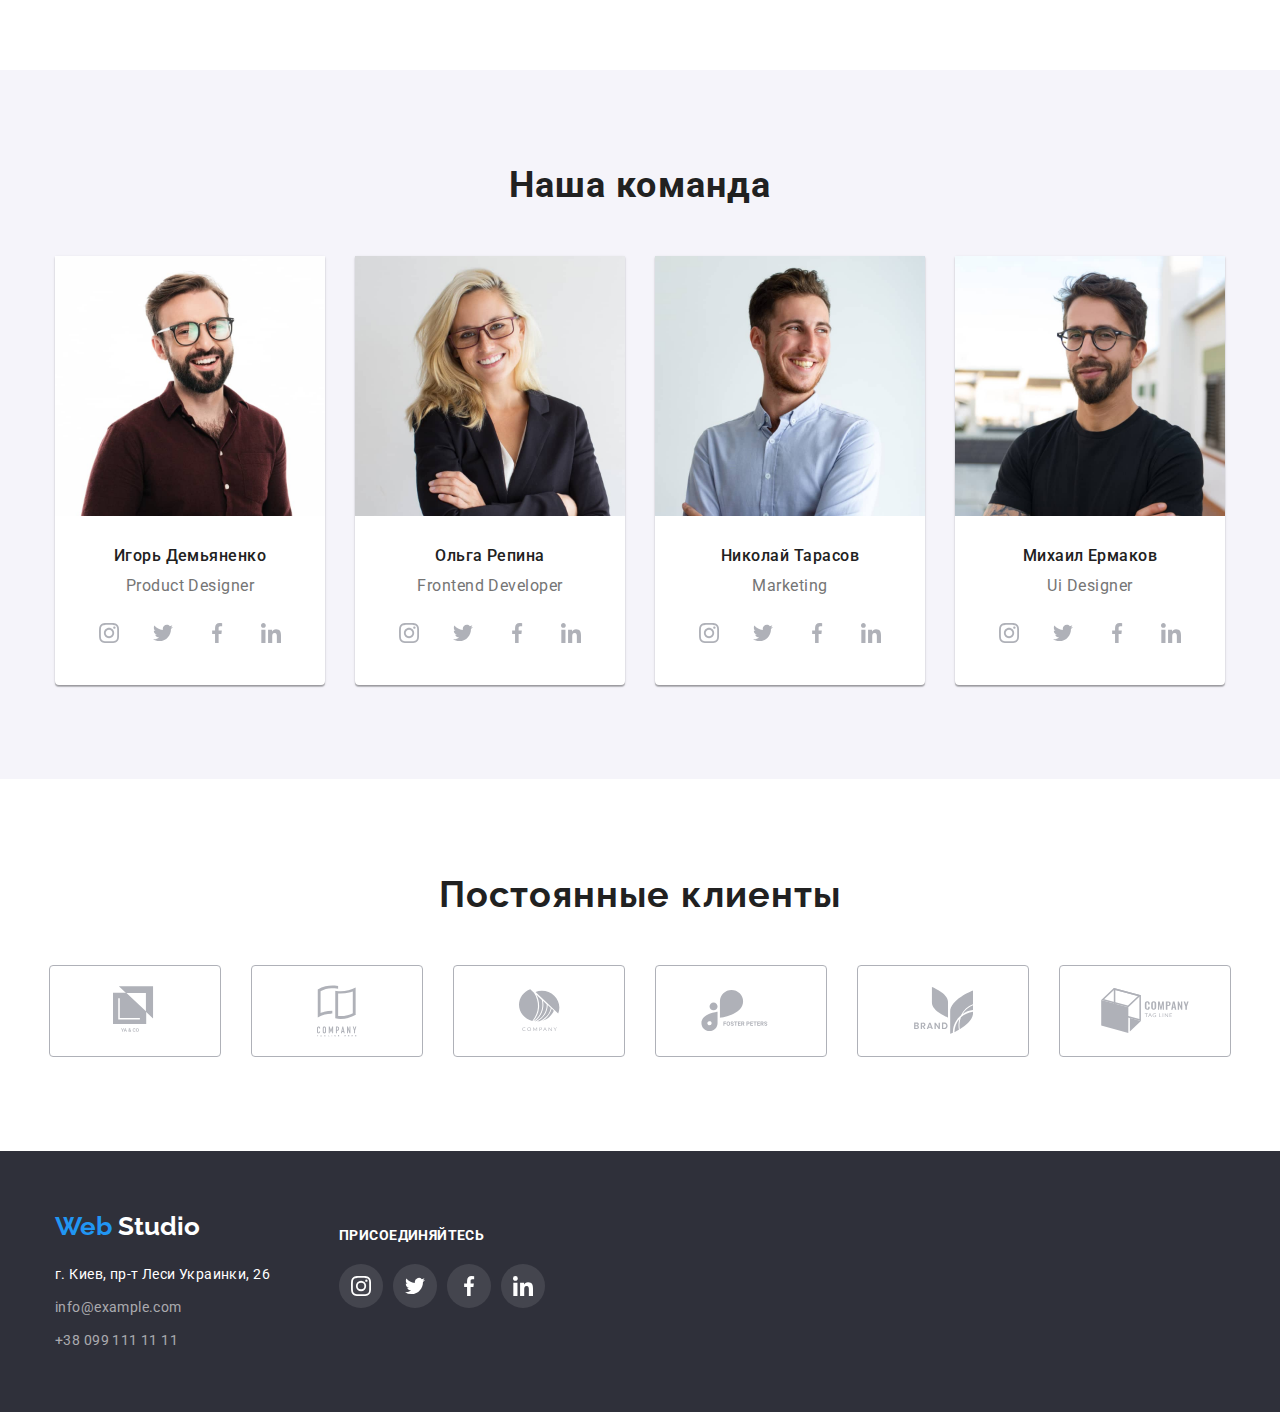
==== commit bb2a9d70: "ДЗ 4" ====
--- a/index.html
+++ b/index.html
@@ -36,8 +36,22 @@
 					</ul>
 
 					<ul class="head-contacts">
-						<li class="item"><a href="mailto:info@devstudio.com">info@devstudio.com</a></li>
-						<li class="item"><a href="tel:+380961111111">+38 096 111 11 11</a></li>
+						<li class="contacts-item">
+							<a href="mailto:info@devstudio.com" class="link-button">
+								<svg class="head-contacts-icon" width="16" height="12">
+									<use href="./images/symbol-defs.svg#icon-e-mail"></use>
+								</svg>
+								info@devstudio.com
+							</a>
+						</li>
+						<li class="contacts-item">
+							<a href="tel:+380961111111" class="link-button">
+								<svg class="head-contacts-icon" width="10" height="16">
+									<use href="./images/symbol-defs.svg#icon-smartphone"></use>
+								</svg>
+								+38 096 111 11 11
+							</a>
+						</li>
 					</ul>
 				</nav>
 			</div>
@@ -106,17 +120,33 @@
 							<h3 class="teammate-name">Игорь Демьяненко</h3>
 							<p lang="en" class="teammate-role">Product Designer</p>
 							<ul class="social-network-list">
-								<li class="item">
-									<a href="#"><img src="./images/social/instagram.svg" alt="Instagram" width="24" /></a>
-								</li>
-								<li class="item">
-									<a href="#"><img src="./images/social/twitter.svg" alt="Twitter" width="24" /></a>
-								</li>
-								<li class="item">
-									<a href="#"><img src="./images/social/facebook.svg" alt="Facebook" width="24" /></a>
-								</li>
-								<li class="item">
-									<a href="#"><img src="./images/social/linkedin.svg" alt="Linkedin" width="24" /></a>
+								<li class="social-icon-item">
+									<a href="#" class="social-icon-button">
+										<svg class="social-icon" width="20" height="20">
+											<use href="./images/symbol-defs.svg#icon-instagram-1"></use>
+										</svg>
+									</a>
+								</li>
+								<li class="social-icon-item">
+									<a href="#" class="social-icon-button">
+										<svg class="social-icon" width="20" height="20">
+											<use href="./images/symbol-defs.svg#icon-twitter-1"></use>
+										</svg>
+									</a>
+								</li>
+								<li class="social-icon-item">
+									<a href="#" class="social-icon-button">
+										<svg class="social-icon" width="20" height="20">
+											<use href="./images/symbol-defs.svg#icon-facebook-1"></use>
+										</svg>
+									</a>
+								</li>
+								<li class="social-icon-item">
+									<a href="#" class="social-icon-button">
+										<svg class="social-icon" width="20" height="20">
+											<use href="./images/symbol-defs.svg#icon-linkedin-1"></use>
+										</svg>
+									</a>
 								</li>
 							</ul>
 						</li>
@@ -125,17 +155,33 @@
 							<h3 class="teammate-name">Ольга Репина</h3>
 							<p lang="en" class="teammate-role">Frontend Developer</p>
 							<ul class="social-network-list">
-								<li class="item">
-									<a href="#"><img src="./images/social/instagram.svg" alt="Instagram" width="24" /></a>
-								</li>
-								<li class="item">
-									<a href="#"><img src="./images/social/twitter.svg" alt="Twitter" width="24" /></a>
-								</li>
-								<li class="item">
-									<a href="#"><img src="./images/social/facebook.svg" alt="Facebook" width="24" /></a>
-								</li>
-								<li class="item">
-									<a href="#"><img src="./images/social/linkedin.svg" alt="Linkedin" width="24" /></a>
+								<li class="social-icon-item">
+									<a href="#" class="social-icon-button">
+										<svg class="social-icon" width="20" height="20">
+											<use href="./images/symbol-defs.svg#icon-instagram-1"></use>
+										</svg>
+									</a>
+								</li>
+								<li class="social-icon-item">
+									<a href="#" class="social-icon-button">
+										<svg class="social-icon" width="20" height="20">
+											<use href="./images/symbol-defs.svg#icon-twitter-1"></use>
+										</svg>
+									</a>
+								</li>
+								<li class="social-icon-item">
+									<a href="#" class="social-icon-button">
+										<svg class="social-icon" width="20" height="20">
+											<use href="./images/symbol-defs.svg#icon-facebook-1"></use>
+										</svg>
+									</a>
+								</li>
+								<li class="social-icon-item">
+									<a href="#" class="social-icon-button">
+										<svg class="social-icon" width="20" height="20">
+											<use href="./images/symbol-defs.svg#icon-linkedin-1"></use>
+										</svg>
+									</a>
 								</li>
 							</ul>
 						</li>
@@ -144,17 +190,34 @@
 							<h3 class="teammate-name">Николай Тарасов</h3>
 							<p lang="en" class="teammate-role">Marketing</p>
 							<ul class="social-network-list">
-								<li class="item">
-									<a href="#"><img src="./images/social/instagram.svg" alt="Instagram" width="24" /></a>
-								</li>
-								<li class="item">
-									<a href="#"><img src="./images/social/twitter.svg" alt="Twitter" width="24" /></a>
-								</li>
-								<li class="item">
-									<a href="#"><img src="./images/social/facebook.svg" alt="Facebook" width="24" /></a>
-								</li>
-								<li class="item">
-									<a href="#"><img src="./images/social/linkedin.svg" alt="Linkedin" width="24" /></a>
+								<li class="social-icon-item">
+									<a href="#" class="social-icon-button">
+										<svg class="social-icon" width="20" height="20">
+											<use href="./images/symbol-defs.svg#icon-instagram-1"></use>
+										</svg>
+									</a>
+								</li>
+								<li class="social-icon-item">
+									<a href="#" class="social-icon-button">
+										<svg class="social-icon" width="20" height="20">
+											<use href="./images/symbol-defs.svg#icon-twitter-1"></use>
+										</svg>
+									</a>
+								</li>
+
+								<li class="social-icon-item">
+									<a href="#" class="social-icon-button">
+										<svg class="social-icon" width="20" height="20">
+											<use href="./images/symbol-defs.svg#icon-facebook-1"></use>
+										</svg>
+									</a>
+								</li>
+								<li class="social-icon-item">
+									<a href="#" class="social-icon-button">
+										<svg class="social-icon" width="20" height="20">
+											<use href="./images/symbol-defs.svg#icon-linkedin-1"></use>
+										</svg>
+									</a>
 								</li>
 							</ul>
 						</li>
@@ -163,17 +226,34 @@
 							<h3 class="teammate-name">Михаил Ермаков</h3>
 							<p lang="en" class="teammate-role">Ui Designer</p>
 							<ul class="social-network-list">
-								<li class="item">
-									<a href="#"><img src="./images/social/instagram.svg" alt="Instagram" width="24" /></a>
-								</li>
-								<li class="item">
-									<a href="#"><img src="./images/social/twitter.svg" alt="Twitter" width="24" /></a>
-								</li>
-								<li class="item">
-									<a href="#"><img src="./images/social/facebook.svg" alt="Facebook" width="24" /></a>
-								</li>
-								<li class="item">
-									<a href="#"><img src="./images/social/linkedin.svg" alt="Linkedin" width="24" /></a>
+								<li class="social-icon-item">
+									<a href="#" class="social-icon-button">
+										<svg class="social-icon" width="20" height="20">
+											<use href="./images/symbol-defs.svg#icon-instagram-1"></use>
+										</svg>
+									</a>
+								</li>
+
+								<li class="social-icon-item">
+									<a href="#" class="social-icon-button">
+										<svg class="social-icon" width="20" height="20">
+											<use href="./images/symbol-defs.svg#icon-twitter-1"></use>
+										</svg>
+									</a>
+								</li>
+								<li class="social-icon-item">
+									<a href="#" class="social-icon-button">
+										<svg class="social-icon" width="20" height="20">
+											<use href="./images/symbol-defs.svg#icon-facebook-1"></use>
+										</svg>
+									</a>
+								</li>
+								<li class="social-icon-item">
+									<a href="#" class="social-icon-button">
+										<svg class="social-icon" width="20" height="20">
+											<use href="./images/symbol-defs.svg#icon-linkedin-1"></use>
+										</svg>
+									</a>
 								</li>
 							</ul>
 						</li>
@@ -184,34 +264,46 @@
 				<div class="container">
 					<h2 class="our-clients-title">Постоянные клиенты</h2>
 					<ul class="our-clients-list list">
-						<li class="item">
-							<a href="#" class="client-button">
-								<img src="./images/our-clients/logo-1.svg" alt="Лого клиента" width="59" />
-							</a>
-						</li>
-						<li class="item">
-							<a href="#" class="client-button">
-								<img src="./images/our-clients/logo-2.svg" alt="Лого клиента" width="59" />
-							</a>
-						</li>
-						<li class="item">
-							<a href="#" class="client-button">
-								<img src="./images/our-clients/logo-3.svg" alt="Лого клиента" width="59" />
-							</a>
-						</li>
-						<li class="item">
-							<a href="#" class="client-button">
-								<img src="./images/our-clients/logo-4.svg" alt="Лого клиента" width="59" />
-							</a>
-						</li>
-						<li class="item">
-							<a href="#" class="client-button">
-								<img src="./images/our-clients/logo-5.svg" alt="Лого клиента" width="59" />
-							</a>
-						</li>
-						<li class="item">
-							<a href="#" class="client-button">
-								<img src="./images/our-clients/logo-6.svg" alt="Лого клиента" width="59" />
+						<li class="client-item">
+							<a href="#" class="client-button">
+								<svg class="client-icon" width="44.27" height="49.23">
+									<use href="./images/symbol-defs.svg#icon-logo-1"></use>
+								</svg>
+							</a>
+						</li>
+						<li class="client-item">
+							<a href="#" class="client-button">
+								<svg class="client-icon" width="40" height="52">
+									<use href="./images/symbol-defs.svg#icon-logo-2"></use>
+								</svg>
+							</a>
+						</li>
+						<li class="client-item">
+							<a href="#" class="client-button">
+								<svg class="client-icon" width="41" height="42.6">
+									<use href="./images/symbol-defs.svg#icon-logo-3"></use>
+								</svg>
+							</a>
+						</li>
+						<li class="client-item">
+							<a href="#" class="client-button">
+								<svg class="client-icon" width="79.66" height="42.02">
+									<use href="./images/symbol-defs.svg#icon-logo-4"></use>
+								</svg>
+							</a>
+						</li>
+						<li class="client-item">
+							<a href="#" class="client-button">
+								<svg class="client-icon" width="59" height="47">
+									<use href="./images/symbol-defs.svg#icon-logo-5"></use>
+								</svg>
+							</a>
+						</li>
+						<li class="client-item">
+							<a href="#" class="client-button">
+								<svg class="client-icon" width="88.48" height="45.44">
+									<use href="./images/symbol-defs.svg#icon-logo-6"></use>
+								</svg>
 							</a>
 						</li>
 					</ul>
@@ -256,10 +348,12 @@
 						</li>
 					</ul>
 				</div>
+				<!--
 				<div class="footer-block-three">
 					<div class="footer-header">Подпишитесь на рассылку</div>
 					<a href="" class="footer-button">Подписаться</a>
 				</div>
+				-->
 			</div>
 		</footer>
 	</body>
--- a/css/styles.css
+++ b/css/styles.css
@@ -110,32 +110,20 @@
 	color: #2196f3;
 }
 .head-contacts {
-	display: flex;
+	display: inline-flex;
 	padding-top: 32px;
 	padding-bottom: 32px;
 	margin-left: auto;
 }
-.head-contacts > .item::before {
-	display: inline-block;
-
-	width: 16px;
-	height: 12px;
+
+.head-contacts-icon {
+	display: inline-flex;
+	vertical-align: middle;
+	fill: #757575;
 	margin-right: 10px;
-	background-image: url("../images/icons/e-mail.svg");
-	background-size: contain;
-	content: " ";
-}
-.head-contacts > .item + .item::before {
-	display: inline-block;
-
-	width: 10px;
-	height: 16px;
-	margin-right: 10px;
-	background-image: url("../images/icons/smartphone.svg");
-	background-size: contain;
-	content: " ";
-}
-.head-contacts .item + .item {
+}
+
+.head-contacts .contacts-item + .contacts-item {
 	margin-left: 30px;
 }
 .head-contacts a {
@@ -153,6 +141,9 @@
 
 .head-contacts a:hover {
 	color: #2196f3;
+}
+.link-button:hover .head-contacts-icon {
+	fill: #2196f3;
 }
 
 .site-overlay {
@@ -454,25 +445,27 @@
 }
 .social-network-list {
 	display: flex;
-	flex-wrap: wrap;
-	margin-bottom: 24px;
-
 	justify-content: center;
-}
-.social-network-list .item {
-	display: flex;
+	margin-bottom: 30px;
+}
+.social-icon-item:not(:last-child) {
+	margin-right: 10px;
+}
+.social-icon-button {
+	display: inline-flex;
+	justify-content: center;
 	align-items: center;
 	width: 44px;
 	height: 44px;
-	box-shadow: none;
-}
-.social-network-list a {
-	margin-left: auto;
-	margin-right: auto;
-}
-
-.social-network-list .item:not(:last-child) {
-	margin-right: 10px;
+	background: #fff;
+	fill: #afb1b8;
+	border-radius: 50%;
+}
+.social-icon-button:hover {
+	background: #2196f3;
+}
+.social-icon-button:hover .social-icon {
+	fill: #fff;
 }
 .site-our-clients {
 	padding-top: 94px;
@@ -480,7 +473,29 @@
 }
 .our-clients-list {
 	display: flex;
-	flex-wrap: wrap;
+	justify-content: center;
+}
+.client-item {
+	box-sizing: border-box;
+	border: 1px solid #afb1b8;
+	border-radius: 4px;
+}
+.client-item:not(:last-child) {
+	margin-right: 30px;
+}
+.client-button {
+	display: inline-flex;
+	justify-content: center;
+	align-items: center;
+	fill: #afb1b8;
+	width: 170px;
+	height: 90px;
+}
+.client-button:hover .client-icon {
+	fill: #2196f3;
+}
+.client-item:hover {
+	border-color: #2196f3;
 }
 .site-our-clients .our-clients-title {
 	font-family: raleway, sans-serif;
@@ -494,37 +509,22 @@
 
 	color: #212121;
 }
-.our-clients-list .item {
-	box-sizing: border-box;
-	width: 170px;
-	height: 90px;
-
-	border: 1px solid #afb1b8;
-
-	border-radius: 4px;
-}
-.our-clients-list .item:not(:last-child) {
-	margin-right: 30px;
-}
-.our-clients-list .client-button {
-	display: inline-block;
-
-	padding: 10px 52px;
-}
+
 .container-footer {
 	background: #2f303a;
 }
 .container-footer .container {
 	display: flex;
 
-	padding-top: 60px;
 	padding-bottom: 60px;
 }
 .footer-block-one {
 	margin-right: 69px;
+	margin-top: 60px;
 }
 .footer-block-two {
 	margin-right: 94px;
+	margin-top: 75px;
 }
 .container-footer .logo-2 {
 	display: flex;
@@ -663,6 +663,9 @@
 	flex-wrap: wrap;
 	padding-bottom: 94px;
 }
+.portfolio-product-section-1 {
+	border: 1px solid #eeeeee;
+}
 .portfolio-products a {
 	text-decoration: none;
 }
@@ -670,12 +673,12 @@
 	display: block;
 }
 .portfolio-products .portfolio-product-section-1 {
-	margin: 20px 24px;
+	padding: 20px 24px;
 }
 
 .portfolio-products .item {
 	background: #ffffff;
-	border: 1px solid #eeeeee;
+
 	width: 370px;
 }
 .portfolio-products .item:not(:nth-last-child(-n + 3)) {
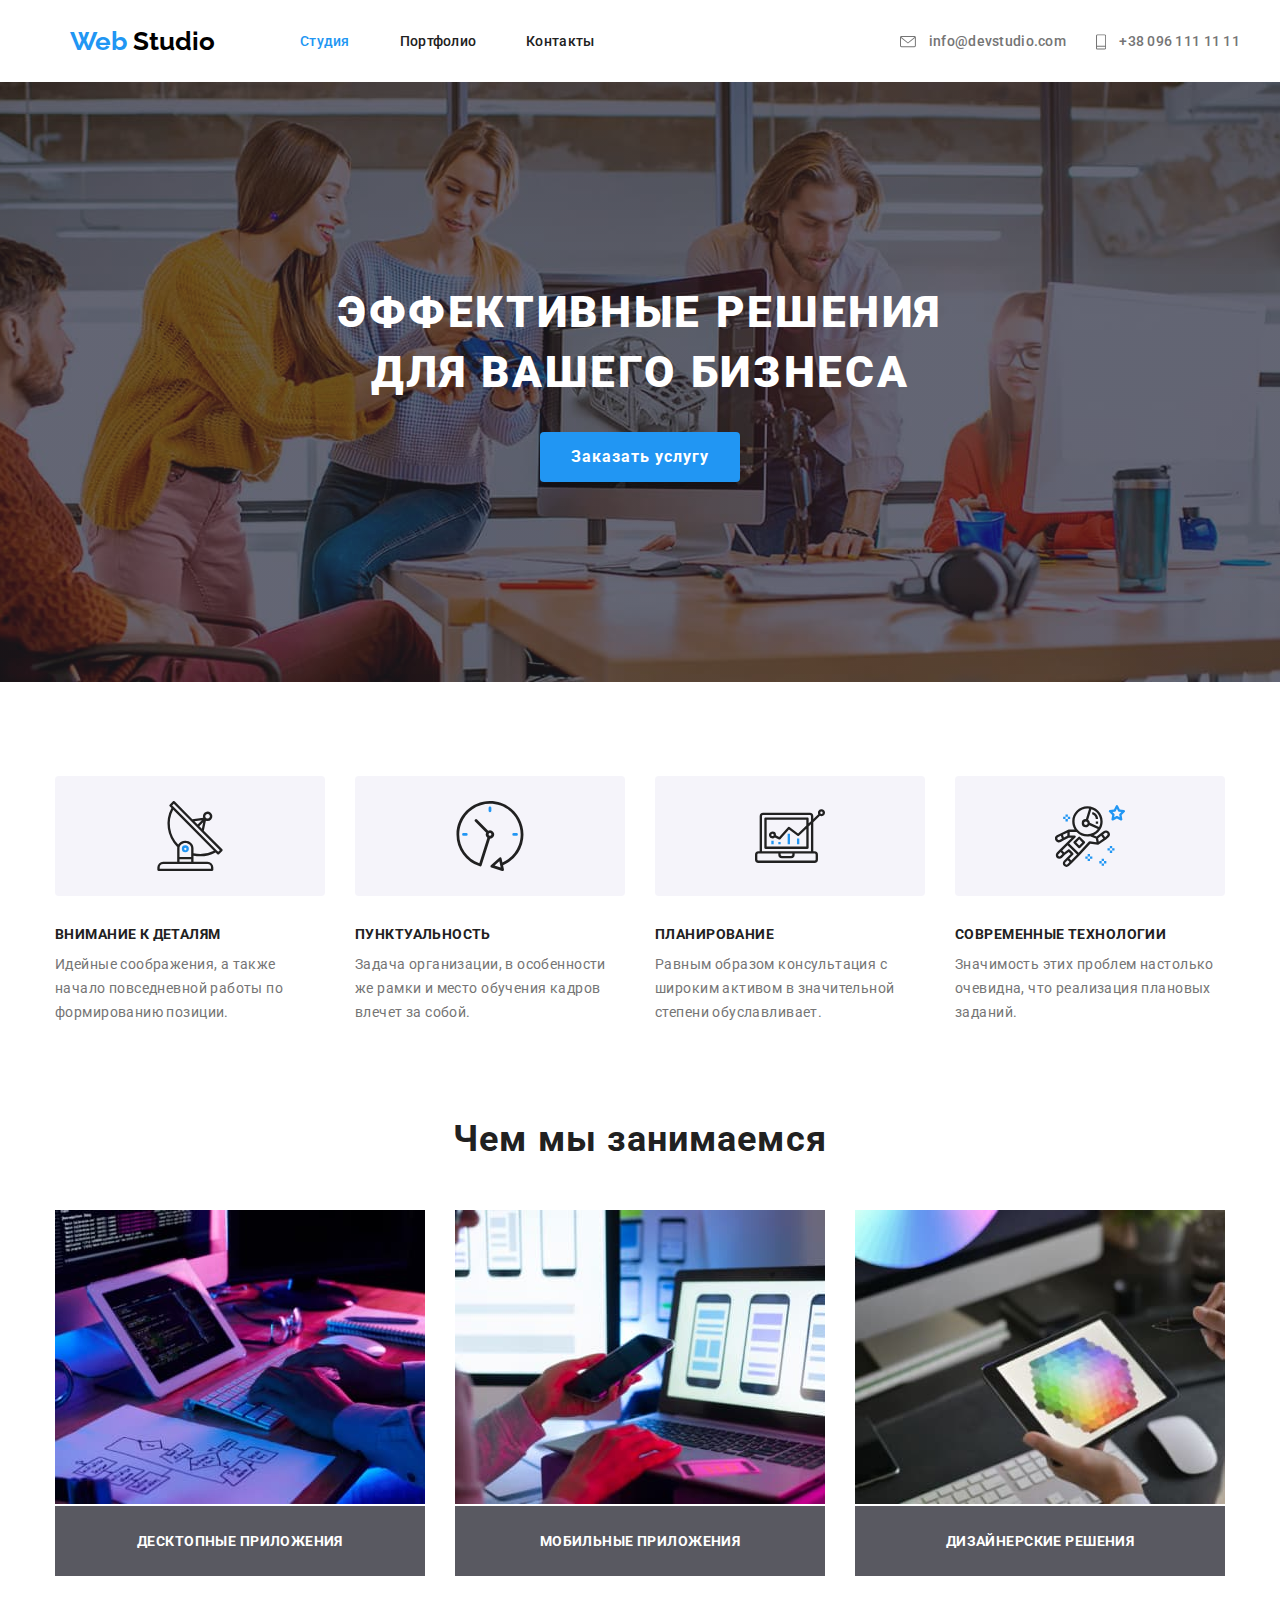
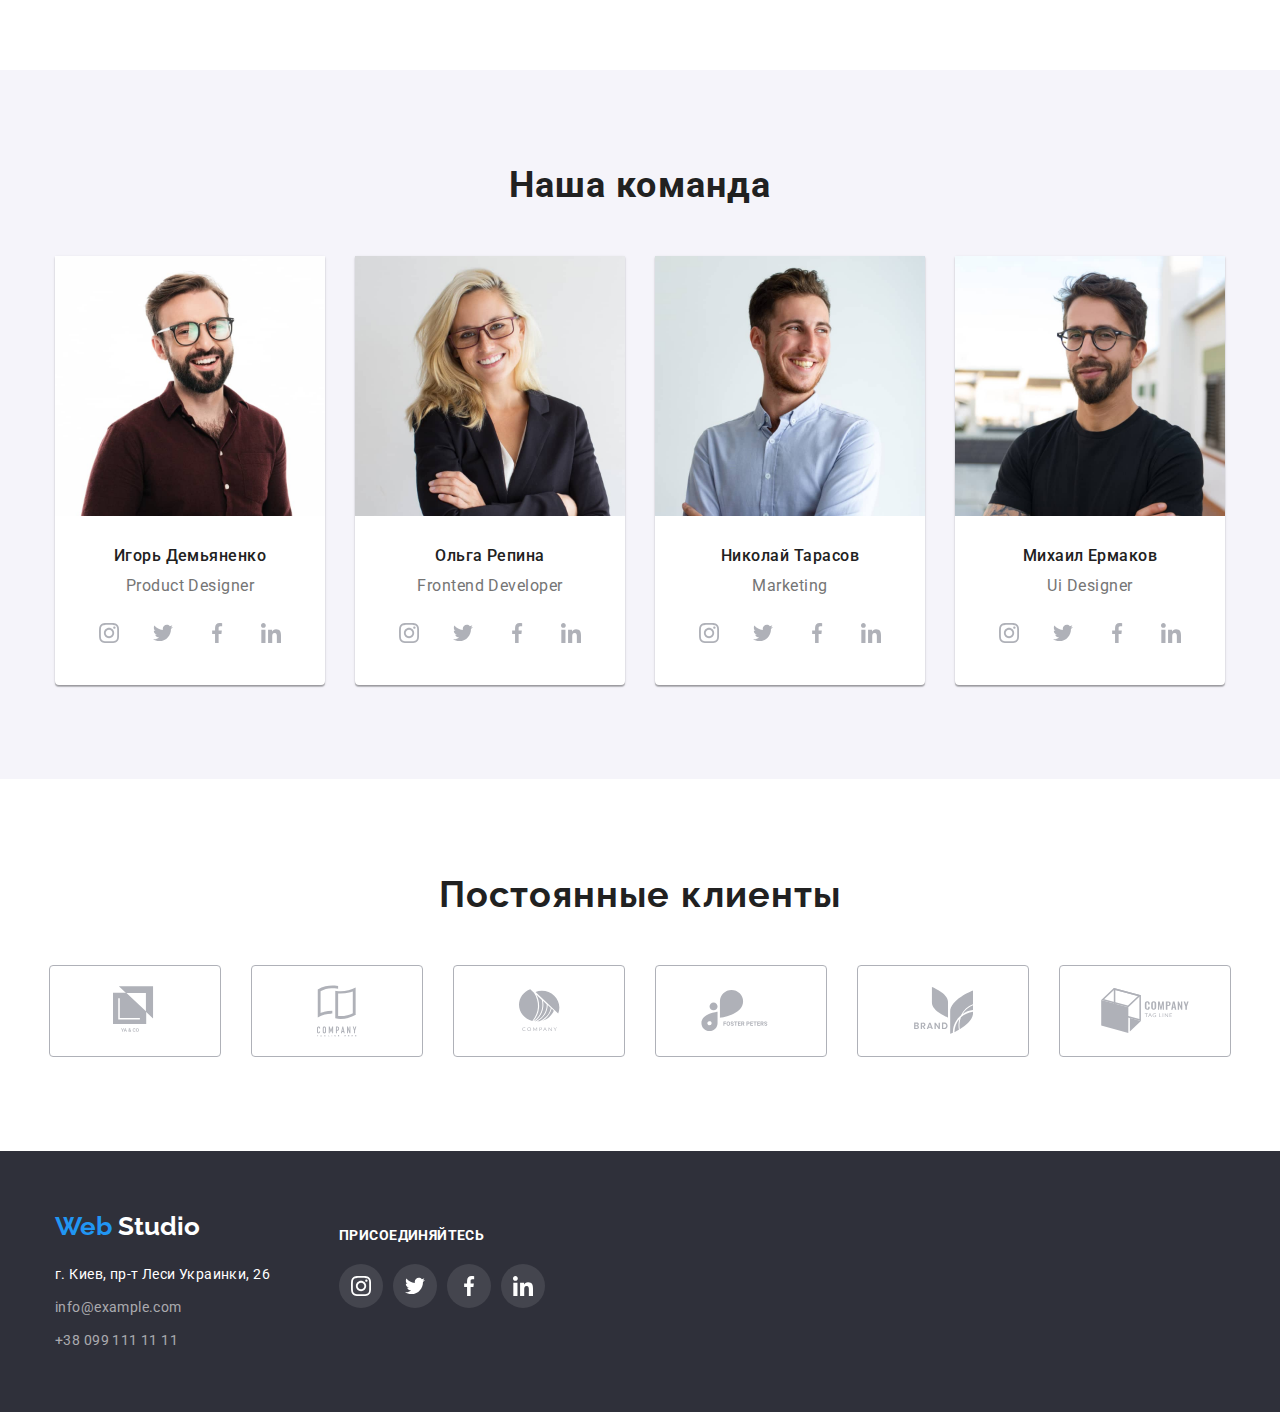
==== commit 8b77173d: "Правки дз" ====
--- a/index.html
+++ b/index.html
@@ -58,7 +58,11 @@
 		</header>
 		<main>
 			<section class="site-overlay">
-				<h1 class="site-overlay-title">Эффективные решения для вашего бизнеса</h1>
+				<h1 class="site-overlay-title">
+					Эффективные решения
+					<br />
+					для вашего бизнеса
+				</h1>
 				<a href="" class="overlay-button">Заказать услугу</a>
 			</section>
 			<section class="feature-section">
@@ -333,18 +337,34 @@
 				</div>
 				<div class="footer-block-two">
 					<b class="join-us">Присоединяйтесь</b>
-					<ul class="join-us-list list">
-						<li class="item icon-instagram">
-							<a href="#"></a>
-						</li>
-						<li class="item icon-twitter">
-							<a href="#"></a>
-						</li>
-						<li class="item icon-facebook">
-							<a href="#"></a>
-						</li>
-						<li class="item icon-linkedin">
-							<a href="#"></a>
+					<ul class="join-us-list">
+						<li class="footer-social-icon-item">
+							<a href="#" class="footer-social-button">
+								<svg class="footer-social-icon" width="20" height="20">
+									<use href="./images/symbol-defs.svg#icon-instagram-1"></use>
+								</svg>
+							</a>
+						</li>
+						<li class="footer-social-icon-item">
+							<a href="#" class="footer-social-button">
+								<svg class="footer-social-icon" width="20" height="20">
+									<use href="./images/symbol-defs.svg#icon-twitter-1"></use>
+								</svg>
+							</a>
+						</li>
+						<li class="footer-social-icon-item">
+							<a href="#" class="footer-social-button">
+								<svg class="footer-social-icon" width="20" height="20">
+									<use href="./images/symbol-defs.svg#icon-facebook-1"></use>
+								</svg>
+							</a>
+						</li>
+						<li class="footer-social-icon-item">
+							<a href="#" class="footer-social-button">
+								<svg class="footer-social-icon" width="20" height="20">
+									<use href="./images/symbol-defs.svg#icon-linkedin-1"></use>
+								</svg>
+							</a>
 						</li>
 					</ul>
 				</div>
--- a/css/styles.css
+++ b/css/styles.css
@@ -9,6 +9,7 @@
 	color: var(--primary-text-color);
 	font-family: Roboto, sans-serif;
 }
+
 html {
 	box-sizing: border-box;
 }
@@ -18,6 +19,10 @@
 *::after {
 	box-sizing: inherit;
 }
+a:focus {
+	outline: 1px solid #2196f3;
+}
+
 .container {
 	width: 1200px;
 	margin-left: auto;
@@ -138,11 +143,17 @@
 .head-contacts a:visited {
 	color: #757575;
 }
+.head-contacts a:focus {
+	color: #2196f3;
+}
 
 .head-contacts a:hover {
 	color: #2196f3;
 }
 .link-button:hover .head-contacts-icon {
+	fill: #2196f3;
+}
+.link-button:focus .head-contacts-icon {
 	fill: #2196f3;
 }
 
@@ -160,8 +171,6 @@
 	margin-right: auto;
 	padding-top: 200px;
 	padding-bottom: 200px;
-	padding-left: 452px;
-	padding-right: 452px;
 }
 .site-overlay .site-overlay-title {
 	font-family: roboto, sans-serif;
@@ -309,6 +318,14 @@
 	box-shadow: 0px 3px 1px rgba(0, 0, 0, 0.1), 0px 1px 2px rgba(0, 0, 0, 0.08), 0px 2px 2px rgba(0, 0, 0, 0.12);
 	color: #ffffff;
 }
+.portfolio-overlay .btn:focus {
+	text-decoration: none;
+	background: #2196f3;
+
+	box-shadow: 0px 3px 1px rgba(0, 0, 0, 0.1), 0px 1px 2px rgba(0, 0, 0, 0.08), 0px 2px 2px rgba(0, 0, 0, 0.12);
+	color: #ffffff;
+}
+
 .site-features h3 {
 	font-family: roboto, sans-serif;
 
@@ -461,10 +478,18 @@
 	fill: #afb1b8;
 	border-radius: 50%;
 }
+
 .social-icon-button:hover {
 	background: #2196f3;
 }
+.social-icon-button:focus {
+	background: #2196f3;
+}
+
 .social-icon-button:hover .social-icon {
+	fill: #fff;
+}
+.social-icon-button:focus .social-icon {
 	fill: #fff;
 }
 .site-our-clients {
@@ -494,7 +519,14 @@
 .client-button:hover .client-icon {
 	fill: #2196f3;
 }
+.client-button:focus .client-icon {
+	fill: #2196f3;
+}
+
 .client-item:hover {
+	border-color: #2196f3;
+}
+.client-item:focus {
 	border-color: #2196f3;
 }
 .site-our-clients .our-clients-title {
@@ -574,7 +606,7 @@
 .container-footer .footer-button {
 	margin-top: 20px;
 	text-decoration: none;
-	position: absolute;
+
 	width: 200px;
 	height: 50px;
 
@@ -582,8 +614,6 @@
 	box-shadow: 0px 4px 4px rgba(0, 0, 0, 0.15);
 	border-radius: 4px;
 
-	position: absolute;
-
 	font-family: Roboto;
 	font-style: normal;
 	font-weight: bold;
@@ -622,41 +652,42 @@
 
 	color: #ffffff;
 }
-.container-footer .join-us-list {
+.join-us-list {
 	display: flex;
 
 	margin-top: 20px;
 }
-.join-us-list .item {
-	display: inline-block;
+.join-us-list {
+	display: flex;
+	justify-content: center;
+	margin-bottom: 30px;
+}
+.footer-social-icon-item:not(:last-child) {
+	margin-right: 10px;
+}
+.footer-social-button {
+	display: inline-flex;
+	justify-content: center;
+	align-items: center;
 	width: 44px;
 	height: 44px;
-	background-color: rgba(255, 255, 255, 0.1);
+	background: rgba(255, 255, 255, 0.1);
+
+	fill: #fff;
 	border-radius: 50%;
-	background-repeat: no-repeat;
-	background-position: center;
-}
-
-.join-us-list .icon-instagram {
-	background-image: url("../images/social/instagram-1.svg");
-}
-.join-us-list .icon-twitter {
-	background-image: url("../images/social/twitter-1.svg");
-}
-.join-us-list .icon-facebook {
-	background-image: url("../images/social/facebook-1.svg");
-}
-.join-us-list .icon-linkedin {
-	background-image: url("../images/social/linkedin-1.svg");
-}
-.join-us-list .item:hover {
-	background-color: #2196f3;
-}
-.join-us-list .item:hover {
-	background-color: #2196f3;
-}
-.join-us-list .item:not(:last-child) {
-	margin-right: 10px;
+}
+.footer-social-button:hover {
+	background: #2196f3;
+}
+.footer-social-button:focus {
+	background: #2196f3;
+}
+
+.footer-social-button:hover .footer-social-icon {
+	fill: #fff;
+}
+.footer-social-button:focus .footer-social-icon {
+	fill: #fff;
 }
 .portfolio-products {
 	display: flex;
@@ -666,7 +697,8 @@
 .portfolio-product-section-1 {
 	border: 1px solid #eeeeee;
 }
-.portfolio-products a {
+.portfolio-products .products-btn {
+	display: inline-block;
 	text-decoration: none;
 }
 .portfolio-product-pic {
@@ -690,6 +722,7 @@
 .portfolio-products .portfolio-product-discription:hover {
 	background: rgba(33, 150, 243, 0.9);
 }
+
 /*
 Разберусь в следующих дз.
 
